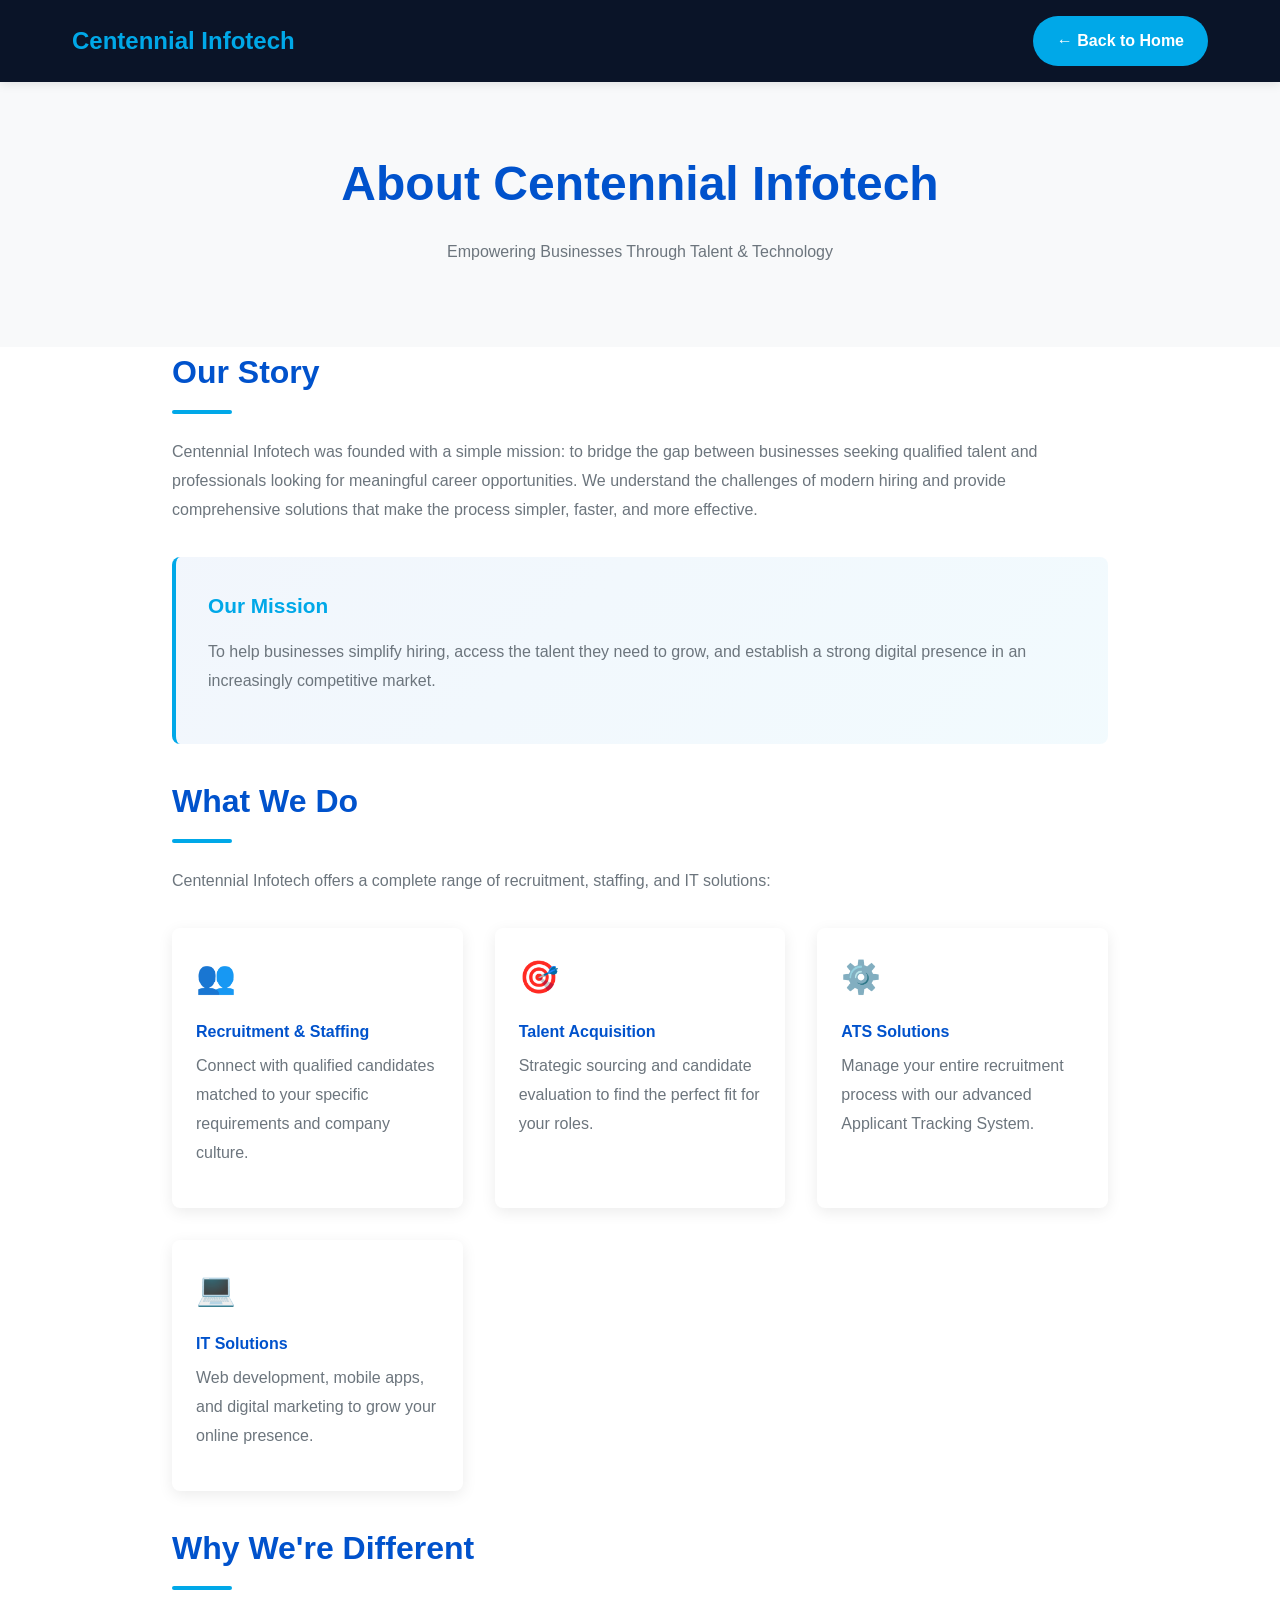
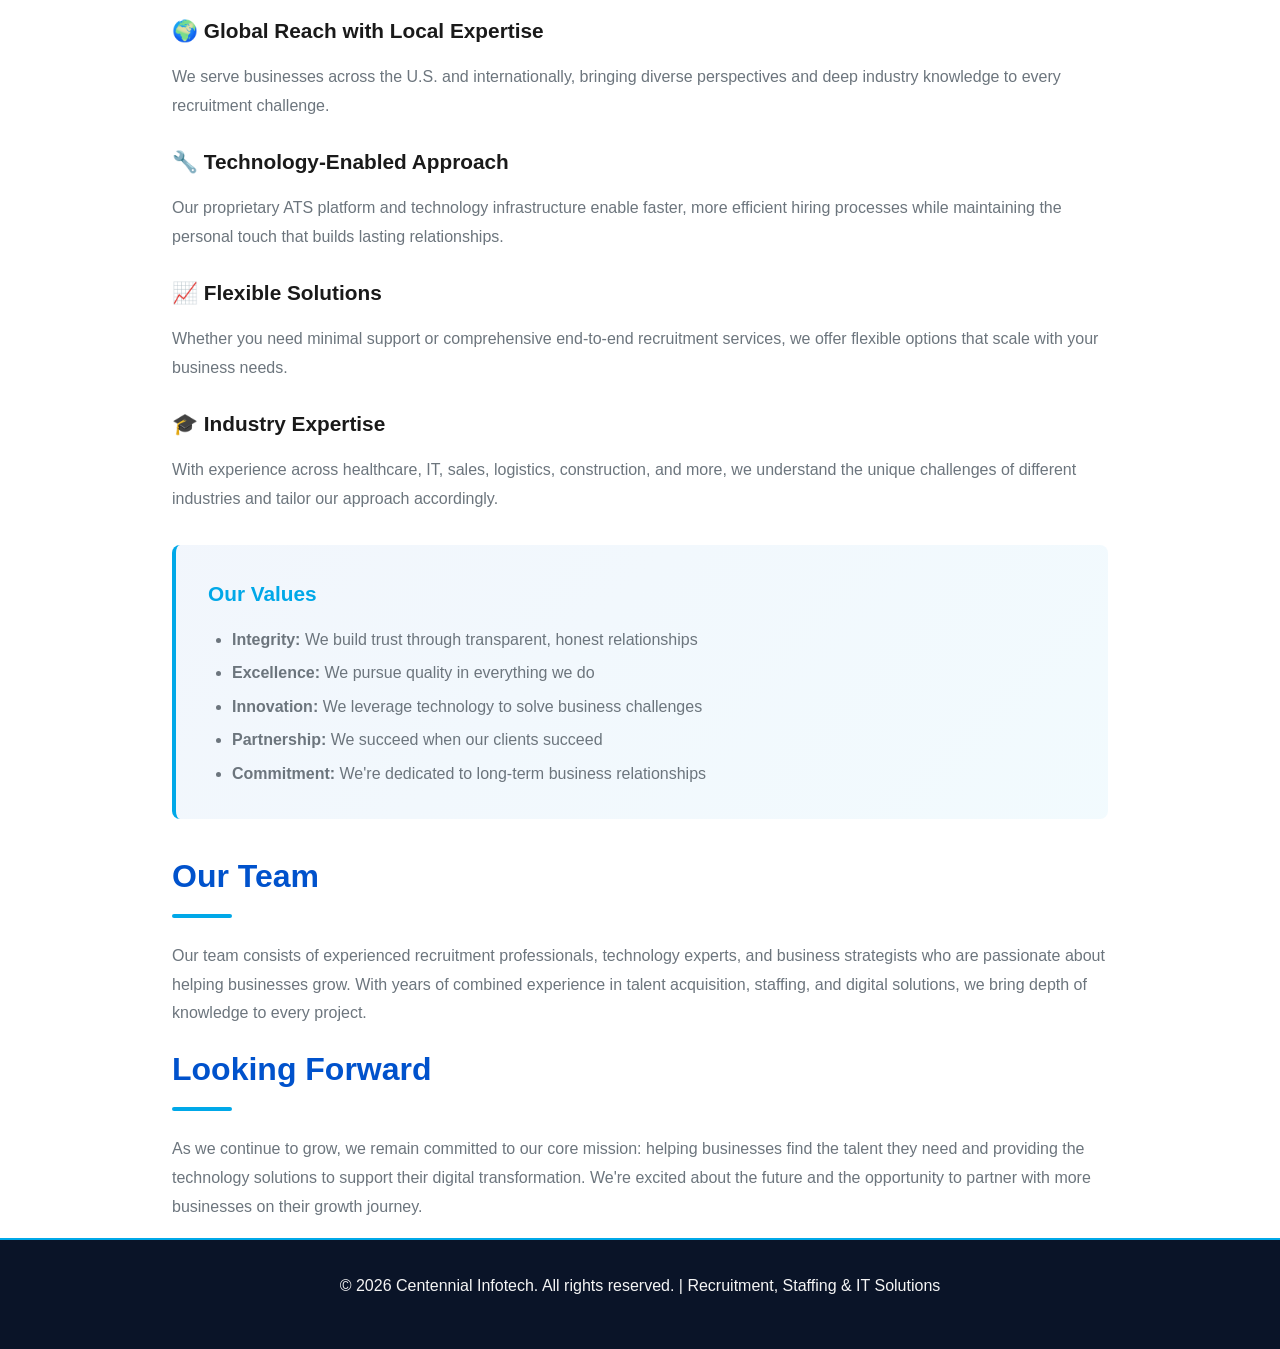
==== about-us.html @ af427784 "final" ====
<!DOCTYPE html>
<html lang="en">
<head>
    <meta charset="UTF-8">
    <meta name="viewport" content="width=device-width, initial-scale=1.0">
    <title>About Us - Centennial Infotech</title>
    <link rel="stylesheet" href="./css/about.css">
</head>
<body>
    <header>
        <nav>
            <a href="index.html" class="logo">Centennial Infotech</a>
            <a href="index.html" class="back-btn">← Back to Home</a>
        </nav>
    </header>

    <section class="hero">
        <h1>About Centennial Infotech</h1>
        <p>Empowering Businesses Through Talent & Technology</p>
    </section>

    <section class="container">
        <h2>Our Story</h2>
        <p>
            Centennial Infotech was founded with a simple mission: to bridge the gap between businesses seeking qualified talent 
            and professionals looking for meaningful career opportunities. We understand the challenges of modern hiring and provide 
            comprehensive solutions that make the process simpler, faster, and more effective.
        </p>
        
        <div class="highlight-box">
            <h3>Our Mission</h3>
            <p>
                To help businesses simplify hiring, access the talent they need to grow, and establish a strong digital presence 
                in an increasingly competitive market.
            </p>
        </div>

        <h2>What We Do</h2>
        <p>
            Centennial Infotech offers a complete range of recruitment, staffing, and IT solutions:
        </p>

        <div class="features-list">
            <div class="feature-item">
                <div class="feature-icon">👥</div>
                <h4>Recruitment & Staffing</h4>
                <p>Connect with qualified candidates matched to your specific requirements and company culture.</p>
            </div>

            <div class="feature-item">
                <div class="feature-icon">🎯</div>
                <h4>Talent Acquisition</h4>
                <p>Strategic sourcing and candidate evaluation to find the perfect fit for your roles.</p>
            </div>

            <div class="feature-item">
                <div class="feature-icon">⚙️</div>
                <h4>ATS Solutions</h4>
                <p>Manage your entire recruitment process with our advanced Applicant Tracking System.</p>
            </div>

            <div class="feature-item">
                <div class="feature-icon">💻</div>
                <h4>IT Solutions</h4>
                <p>Web development, mobile apps, and digital marketing to grow your online presence.</p>
            </div>
        </div>

        <h2>Why We're Different</h2>
        
        <h3>🌍 Global Reach with Local Expertise</h3>
        <p>
            We serve businesses across the U.S. and internationally, bringing diverse perspectives and deep industry knowledge 
            to every recruitment challenge.
        </p>

        <h3>🔧 Technology-Enabled Approach</h3>
        <p>
            Our proprietary ATS platform and technology infrastructure enable faster, more efficient hiring processes while 
            maintaining the personal touch that builds lasting relationships.
        </p>

        <h3>📈 Flexible Solutions</h3>
        <p>
            Whether you need minimal support or comprehensive end-to-end recruitment services, we offer flexible options that 
            scale with your business needs.
        </p>

        <h3>🎓 Industry Expertise</h3>
        <p>
            With experience across healthcare, IT, sales, logistics, construction, and more, we understand the unique challenges 
            of different industries and tailor our approach accordingly.
        </p>

        <div class="highlight-box">
            <h3>Our Values</h3>
            <ul style="color: var(--text-light); padding-left: 1.5rem;">
                <li style="margin-bottom: 0.5rem;"><strong>Integrity:</strong> We build trust through transparent, honest relationships</li>
                <li style="margin-bottom: 0.5rem;"><strong>Excellence:</strong> We pursue quality in everything we do</li>
                <li style="margin-bottom: 0.5rem;"><strong>Innovation:</strong> We leverage technology to solve business challenges</li>
                <li style="margin-bottom: 0.5rem;"><strong>Partnership:</strong> We succeed when our clients succeed</li>
                <li><strong>Commitment:</strong> We're dedicated to long-term business relationships</li>
            </ul>
        </div>

        <h2>Our Team</h2>
        <p>
            Our team consists of experienced recruitment professionals, technology experts, and business strategists who are 
            passionate about helping businesses grow. With years of combined experience in talent acquisition, staffing, and 
            digital solutions, we bring depth of knowledge to every project.
        </p>

        <h2>Looking Forward</h2>
        <p>
            As we continue to grow, we remain committed to our core mission: helping businesses find the talent they need and 
            providing the technology solutions to support their digital transformation. We're excited about the future and the 
            opportunity to partner with more businesses on their growth journey.
        </p>
    </section>

    <footer>
        <p>&copy; 2026 Centennial Infotech. All rights reserved. | Recruitment, Staffing & IT Solutions</p>
    </footer>
</body>
</html>
---- css/about.css ----
* {
            margin: 0;
            padding: 0;
            box-sizing: border-box;
        }

        :root {
            --primary-color: #0052cc;
            --secondary-color: #00a8e8;
            --accent-color: #ffc300;
            --dark-bg: #0a1428;
            --light-bg: #f8f9fa;
            --text-dark: #1a1a1a;
            --text-light: #6c757d;
            --border-color: #e9ecef;
        }

        html {
            scroll-behavior: smooth;
        }

        body {
            font-family: -apple-system, BlinkMacSystemFont, 'Segoe UI', Roboto, 'Helvetica Neue', Arial, sans-serif;
            line-height: 1.6;
            color: var(--text-dark);
            overflow-x: hidden;
        }

        header {
            background: var(--dark-bg);
            color: white;
            padding: 1rem 0;
            position: sticky;
            top: 0;
            z-index: 1000;
            box-shadow: 0 2px 10px rgba(0, 0, 0, 0.1);
            animation: slideDown 0.6s ease-out;
        }

        nav {
            max-width: 1200px;
            margin: 0 auto;
            display: flex;
            justify-content: space-between;
            align-items: center;
            padding: 0 2rem;
        }

        .logo {
            font-size: 1.5rem;
            font-weight: 700;
            color: var(--secondary-color);
            text-decoration: none;
            transition: all 0.3s ease;
        }

        .logo:hover {
            transform: scale(1.05);
        }

        .back-btn {
            background: var(--secondary-color);
            color: white;
            padding: 0.75rem 1.5rem;
            border-radius: 50px;
            text-decoration: none;
            transition: all 0.3s ease;
            font-weight: 600;
        }

        .back-btn:hover {
            background: var(--primary-color);
            transform: translateX(-3px);
        }

        .hero {
            background: linear-gradient(135deg, var(--primary-color) 0%, var(--secondary-color) 100%);
            color: var(--primary-color);
            padding: 4rem 2rem;
            text-align: center;
            animation: fadeInUp 0.8s ease-out;
        }

        .hero h1 {
            font-size: 3rem;
            margin-bottom: 1rem;
            font-weight: 700;
        }

        .container {
            max-width: 1000px;
            margin: 0 auto;
            padding: 0 2rem;
        }

        section {
            padding: 4rem 2rem;
            animation: fadeInUp 0.8s ease-out;
        }

        section:nth-child(even) {
            background: var(--light-bg);
        }

        h2 {
            font-size: 2rem;
            margin-bottom: 1.5rem;
            color: var(--primary-color);
            position: relative;
            padding-bottom: 1rem;
        }

        h2::after {
            content: '';
            position: absolute;
            bottom: 0;
            left: 0;
            width: 60px;
            height: 4px;
            background: var(--secondary-color);
            border-radius: 2px;
        }

        h3 {
            font-size: 1.3rem;
            margin-top: 1.5rem;
            margin-bottom: 1rem;
            color: var(--text-dark);
        }

        p {
            color: var(--text-light);
            margin-bottom: 1rem;
            line-height: 1.8;
        }

        .highlight-box {
            background: linear-gradient(135deg, rgba(0, 82, 204, 0.05), rgba(0, 168, 232, 0.05));
            border-left: 4px solid var(--secondary-color);
            padding: 2rem;
            border-radius: 8px;
            margin: 2rem 0;
        }

        .highlight-box h3 {
            margin-top: 0;
            color: var(--secondary-color);
        }

        .features-list {
            display: grid;
            grid-template-columns: repeat(auto-fit, minmax(250px, 1fr));
            gap: 2rem;
            margin: 2rem 0;
        }

        .feature-item {
            background: white;
            padding: 1.5rem;
            border-radius: 8px;
            box-shadow: 0 4px 15px rgba(0, 0, 0, 0.08);
            transition: all 0.3s ease;
        }

        .feature-item:hover {
            transform: translateY(-5px);
            box-shadow: 0 12px 30px rgba(0, 82, 204, 0.15);
        }

        .feature-icon {
            font-size: 2rem;
            margin-bottom: 1rem;
        }

        .feature-item h4 {
            color: var(--primary-color);
            margin-bottom: 0.5rem;
        }

        footer {
            background: var(--dark-bg);
            text-align: center;
            padding: 2rem;
            border-top: 2px solid var(--secondary-color);
        }

        footer p {
            
             color:whitesmoke;
        }

        @keyframes slideDown {
            from {
                opacity: 0;
                transform: translateY(-50px);
            }
            to {
                opacity: 1;
                transform: translateY(0);
            }
        }

        @keyframes fadeInUp {
            from {
                opacity: 0;
                transform: translateY(30px);
            }
            to {
                opacity: 1;
                transform: translateY(0);
            }
        }

        @media (max-width: 768px) {
            nav {
                flex-direction: column;
                gap: 0.75rem;
                padding: 0 1rem;
            }

            .logo,
            .back-btn {
                display: inline-flex;
                align-items: center;
                justify-content: center;
                width: 100%;
                text-align: center;
            }

            .hero {
                padding: 3rem 1rem;
            }

            .hero h1 {
                font-size: 2rem;
            }

            h2 {
                font-size: 1.5rem;
            }

            section,
            .container {
                padding-left: 1rem;
                padding-right: 1rem;
            }

            .features-list {
                grid-template-columns: 1fr;
            }
        }
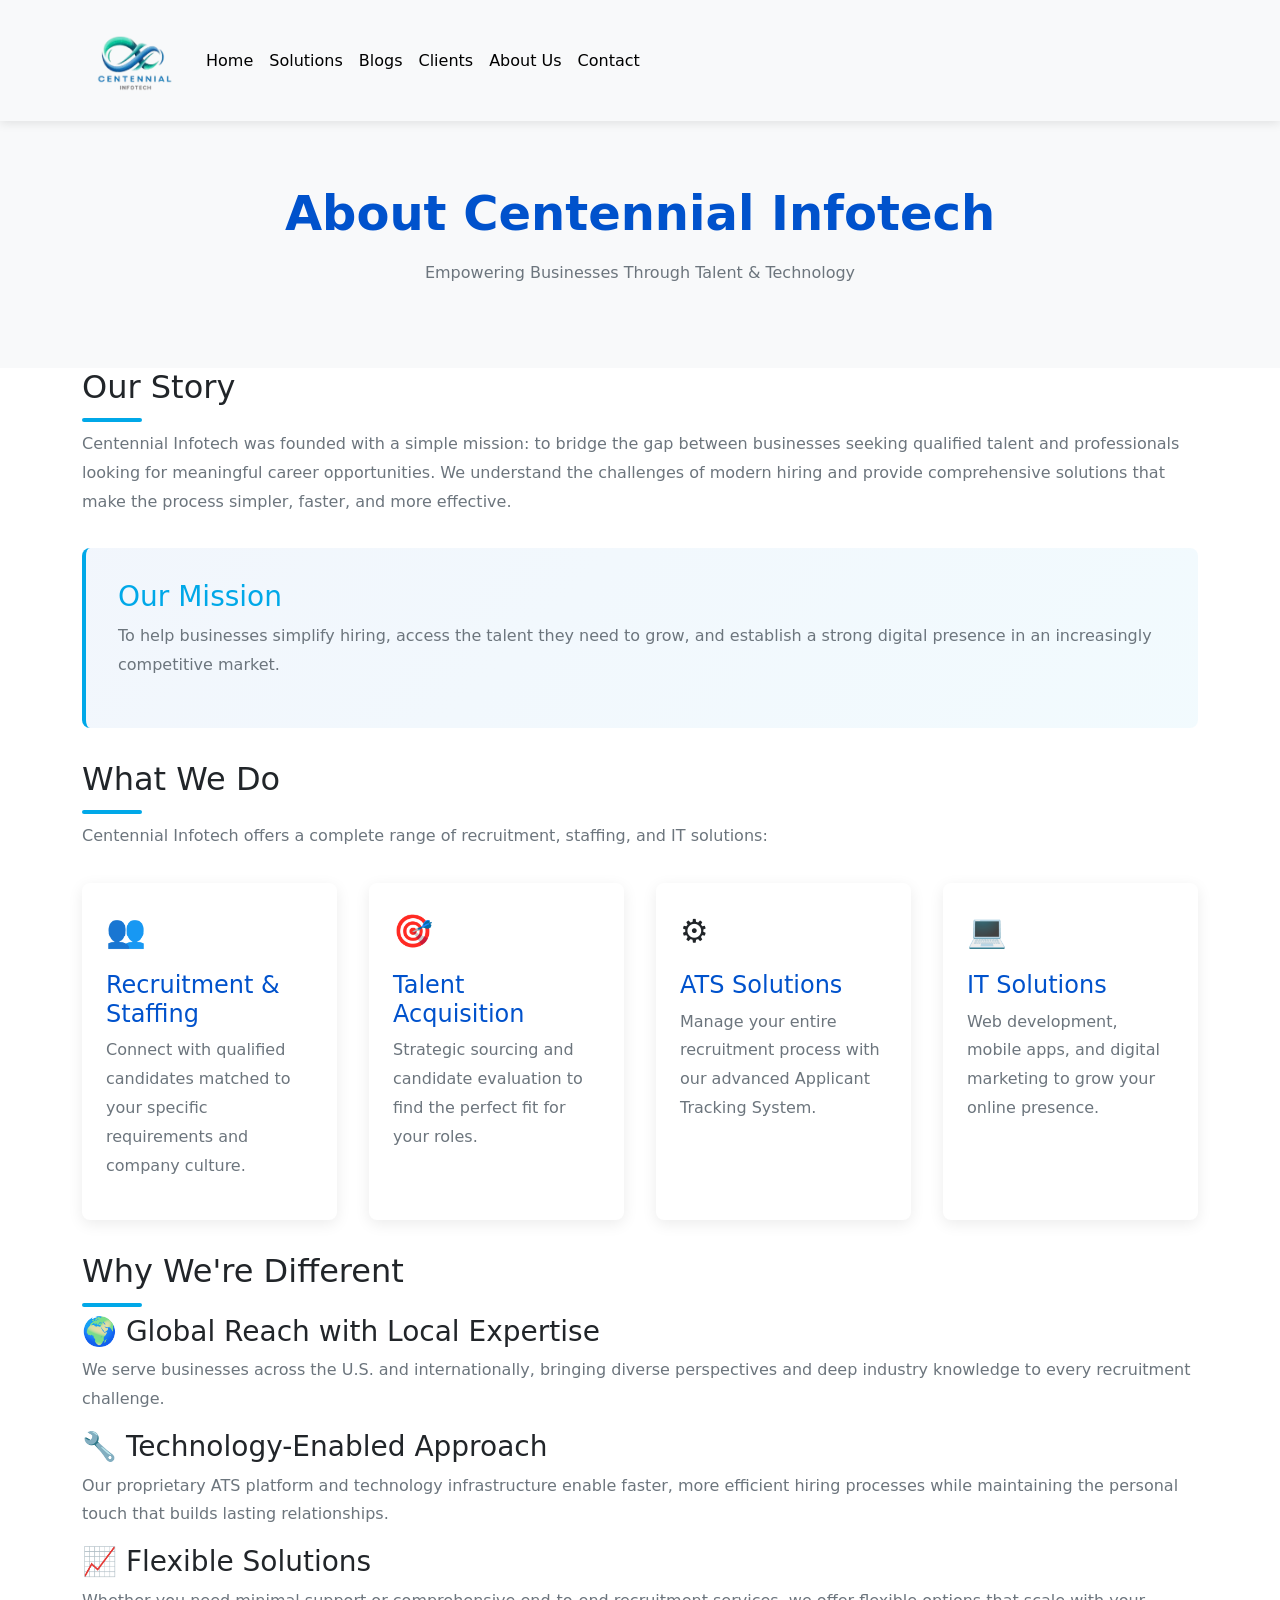
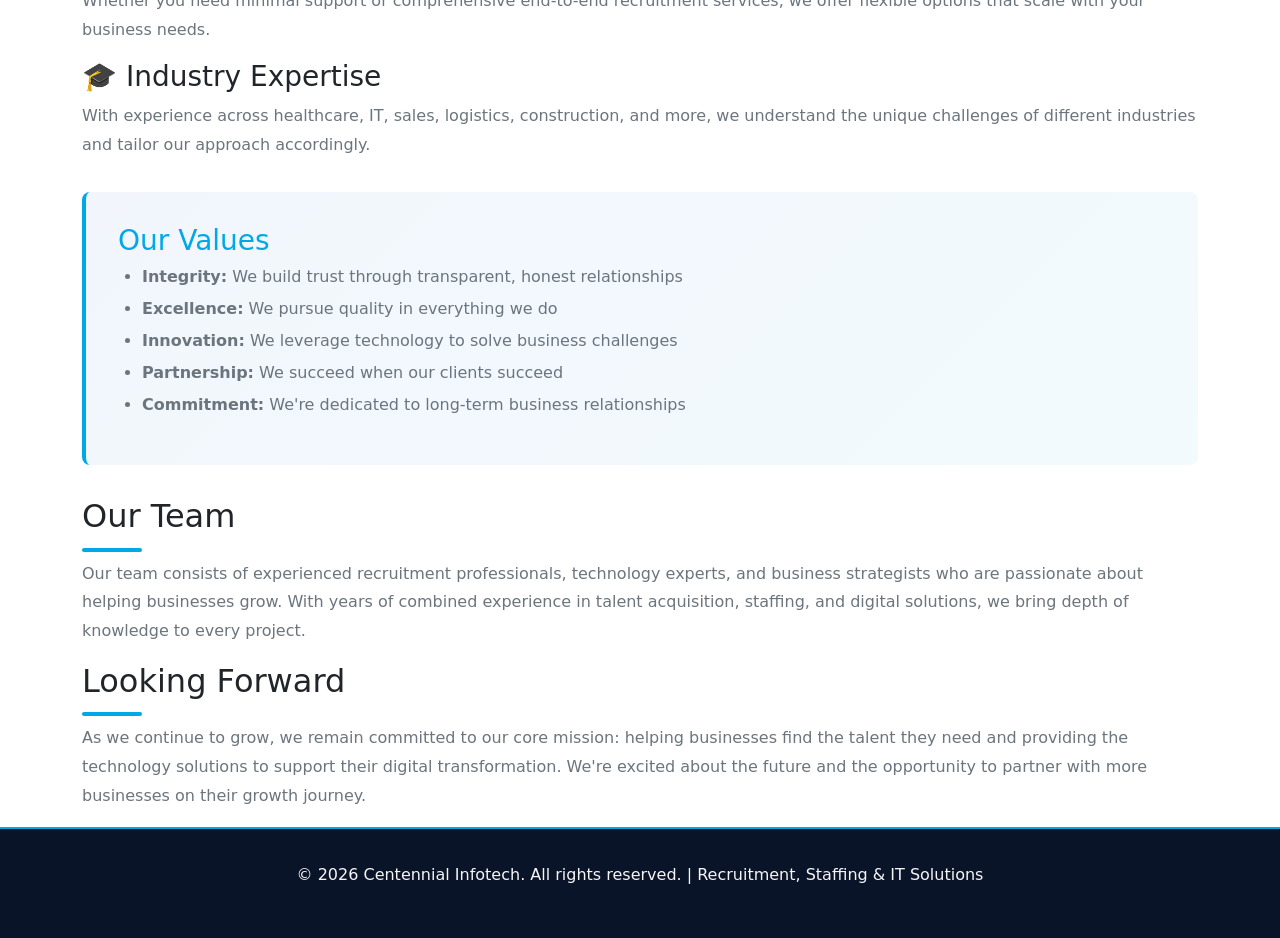
==== commit 8f94d494: "header" ====
--- a/about-us.html
+++ b/about-us.html
@@ -3,14 +3,83 @@
 <head>
     <meta charset="UTF-8">
     <meta name="viewport" content="width=device-width, initial-scale=1.0">
-    <title>About Us - Centennial Infotech</title>
+    <title>Centennial Infotech</title>
     <link rel="stylesheet" href="./css/about.css">
+    <link rel="stylesheet" href="owl.carousel.min.css" />
+
+
+    <meta charset="utf-8" />
+    <meta name="viewport" content="width=device-width, initial-scale=1.0" />
+    <meta name="description"
+        content="Innovative solutions for modern problems. Join Centennial Infotech to experience cutting-edge technology and unparalleled service." />
+    <meta name="keywords"
+        content="technology, innovation, startup, Centennial Infotech, solutions, modern problems, tech services" />
+    <meta name="author" content="Centennial Infotech" />
+    <meta property="og:title" content="Centennial Infotech - Innovative Solutions" />
+    <meta property="og:description"
+        content="Join Centennial Infotech to experience cutting-edge technology and unparalleled service." />
+    <meta property="og:image" content="https://example.com/path/to/logo.png" />
+    <meta property="og:url" content="https://centennialinfotech.com" />
+    <meta name="twitter:card" content="summary_large_image" />
+    <meta name="twitter:title" content="Centennial Infotech - Innovative Solutions" />
+    <meta name="viewport" content="width=device-width, initial-scale=1" />
+    <script src="https://ajax.googleapis.com/ajax/libs/jquery/3.7.1/jquery.min.js"></script>
+    <script src="https://maxcdn.bootstrapcdn.com/bootstrap/3.4.1/js/bootstrap.min.js"></script>
+    <link rel="icon" sizes="180x180" type="image/x-icon" href="img/favicon.png" />
+    <!-- google fonts-->
+    <link
+        href="https://fonts.googleapis.com/css2?family=Roboto:ital,wght@0,100;0,300;0,400;0,500;0,700;0,900;1,100;1,300;1,400;1,500;1,700;1,900&display=swap"
+        rel="stylesheet" />
+    <!-- font awesome link-->
+    <link href="https://cdnjs.cloudflare.com/ajax/libs/font-awesome/5.15.1/css/all.min.css" rel="stylesheet" />
+    <!-- bootstrap Stylesheets -->
+    <link href="https://cdn.jsdelivr.net/npm/bootstrap@5.1.3/dist/css/bootstrap.min.css" rel="stylesheet"
+        integrity="sha384-1BmE4kWBq78iYhFldvKuhfTAU6auU8tT94WrHftjDbrCEXSU1oBoqyl2QvZ6jIW3" crossorigin="anonymous" />
+    <script src="https://cdn.jsdelivr.net/npm/bootstrap@5.1.3/dist/js/bootstrap.bundle.min.js"
+        integrity="sha384-ka7Sk0Gln4gmtz2MlQnikT1wXgYsOg+OMhuP+IlRH9sENBO0LRn5q+8nbTov4+1p"
+        crossorigin="anonymous"></script>
+    <!-- Owl Stylesheets -->
+    <link rel="stylesheet" href="owl.carousel.min.css" />
+    <!-- javascript -->
+    <script src="https://cdnjs.cloudflare.com/ajax/libs/OwlCarousel2/2.3.4/owl.carousel.min.js"></script>
+    <script src="script.js"></script>
+    <script src="product.js"></script>
+    <!-- css-->
+    <link rel="stylesheet" href="style.css" />
 </head>
 <body>
-    <header>
-        <nav>
-            <a href="index.html" class="logo">Centennial Infotech</a>
-            <a href="index.html" class="back-btn">← Back to Home</a>
+     <header>
+        <nav class="navbar navbar-expand-sm navbar-light bg-light">
+            <div class="container">
+                <a class="navbar-brand" href=""><img src="img/logo.png" style="width: 100px;" /></a>
+                <button class="navbar-toggler " type="button" data-bs-toggle="collapse"
+                    data-bs-target="#collapsibleNavbar">
+                    <span class="navbar-toggler-icon "></span>
+                </button>
+                <div class="collapse navbar-collapse " id="collapsibleNavbar">
+                    <ul class="navbar-nav text-black">
+                        <li class="nav-item">
+                            <a class="nav-link text-black" href="index.html">Home</a>
+                        </li>
+                        <li class="nav-item">
+                            <a class="nav-link text-black" href="services.html">Solutions</a>
+                        </li>
+                        <li class="nav-item">
+                            <a class="nav-link text-black" href="blogs.html">Blogs</a>
+                        </li>
+                        <li class="nav-item">
+                            <a class="nav-link text-black" href="client.html">Clients</a>
+                        </li>
+                        <li class="nav-item">
+                            <a class="nav-link text-black" href="about.html">About Us</a>
+                        </li>
+                        <li class="nav-item">
+                            <a class="nav-link text-black" href="contact.html">Contact</a>
+                        </li>
+
+                    </ul>
+                </div>
+            </div>
         </nav>
     </header>
 
--- a/css/about.css
+++ b/css/about.css
@@ -27,8 +27,8 @@
         }
 
         header {
-            background: var(--dark-bg);
-            color: white;
+            background: var(--light-bg);
+            
             padding: 1rem 0;
             position: sticky;
             top: 0;
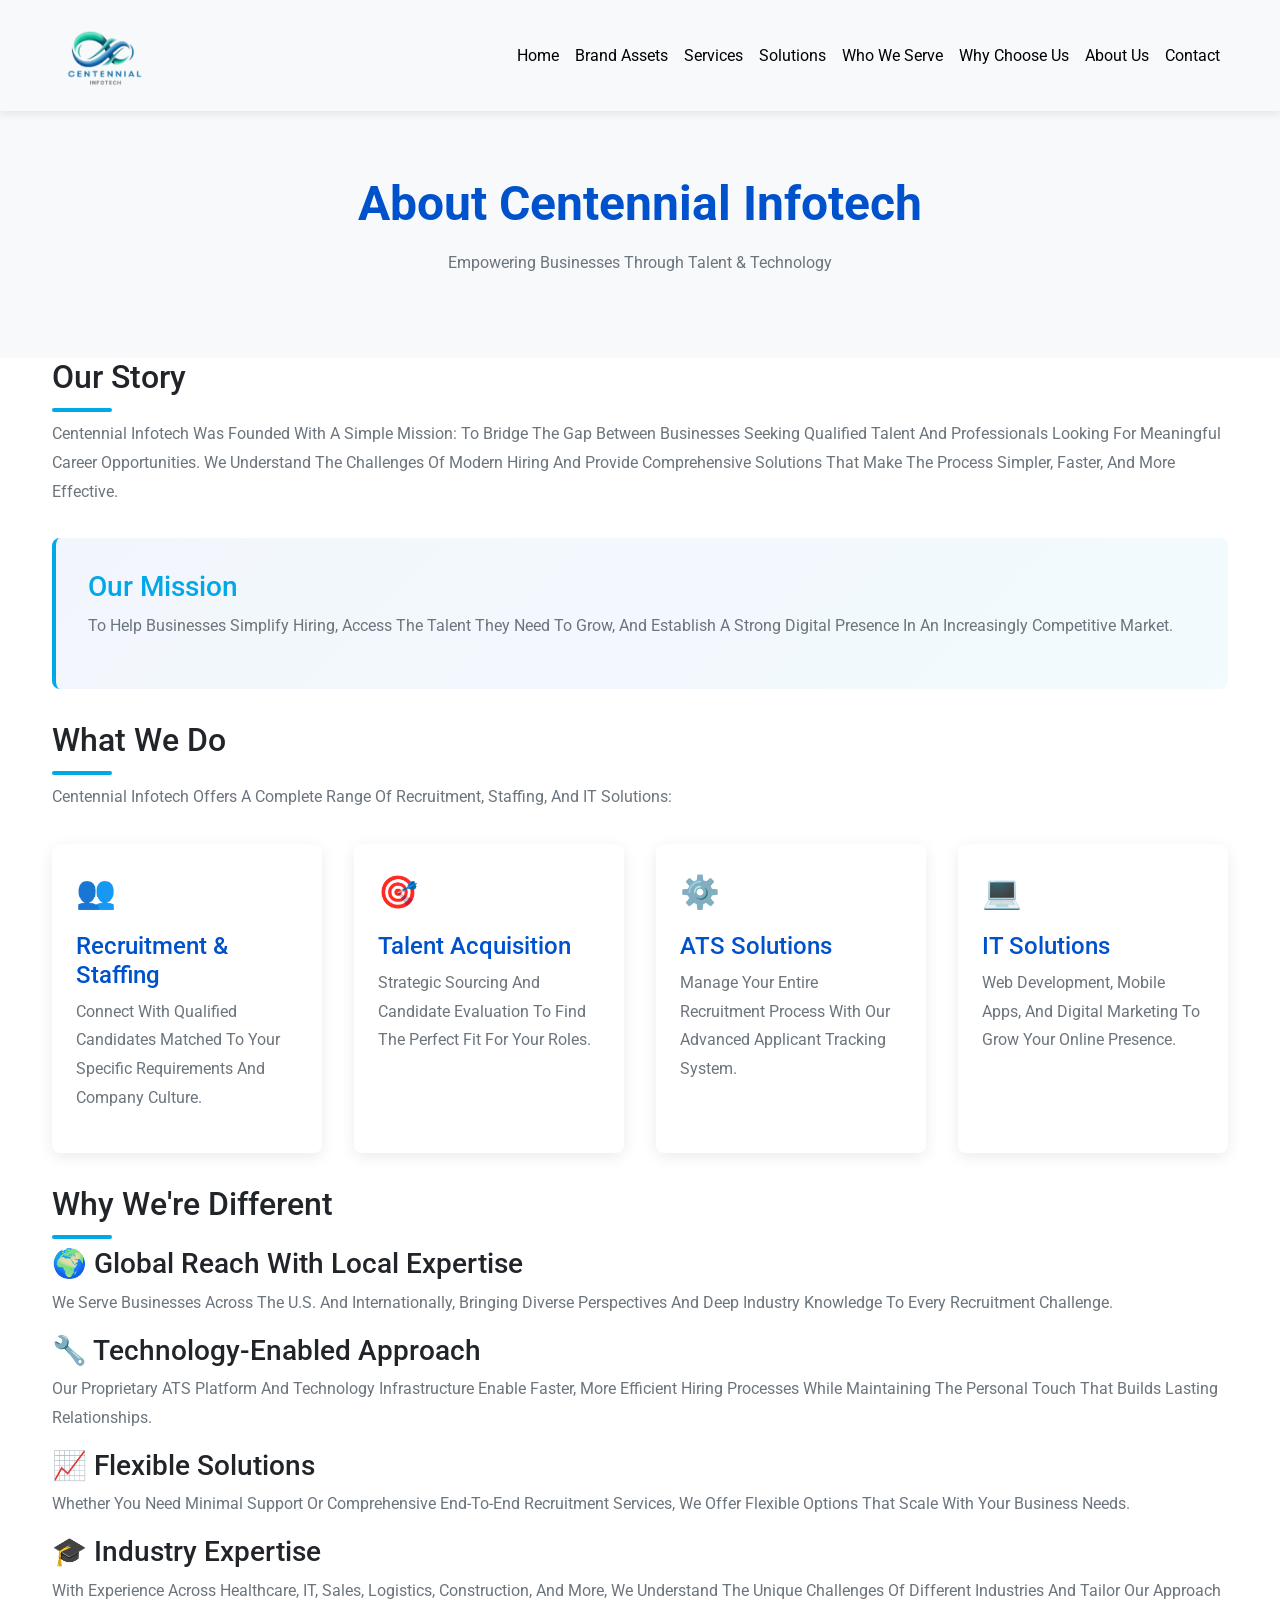
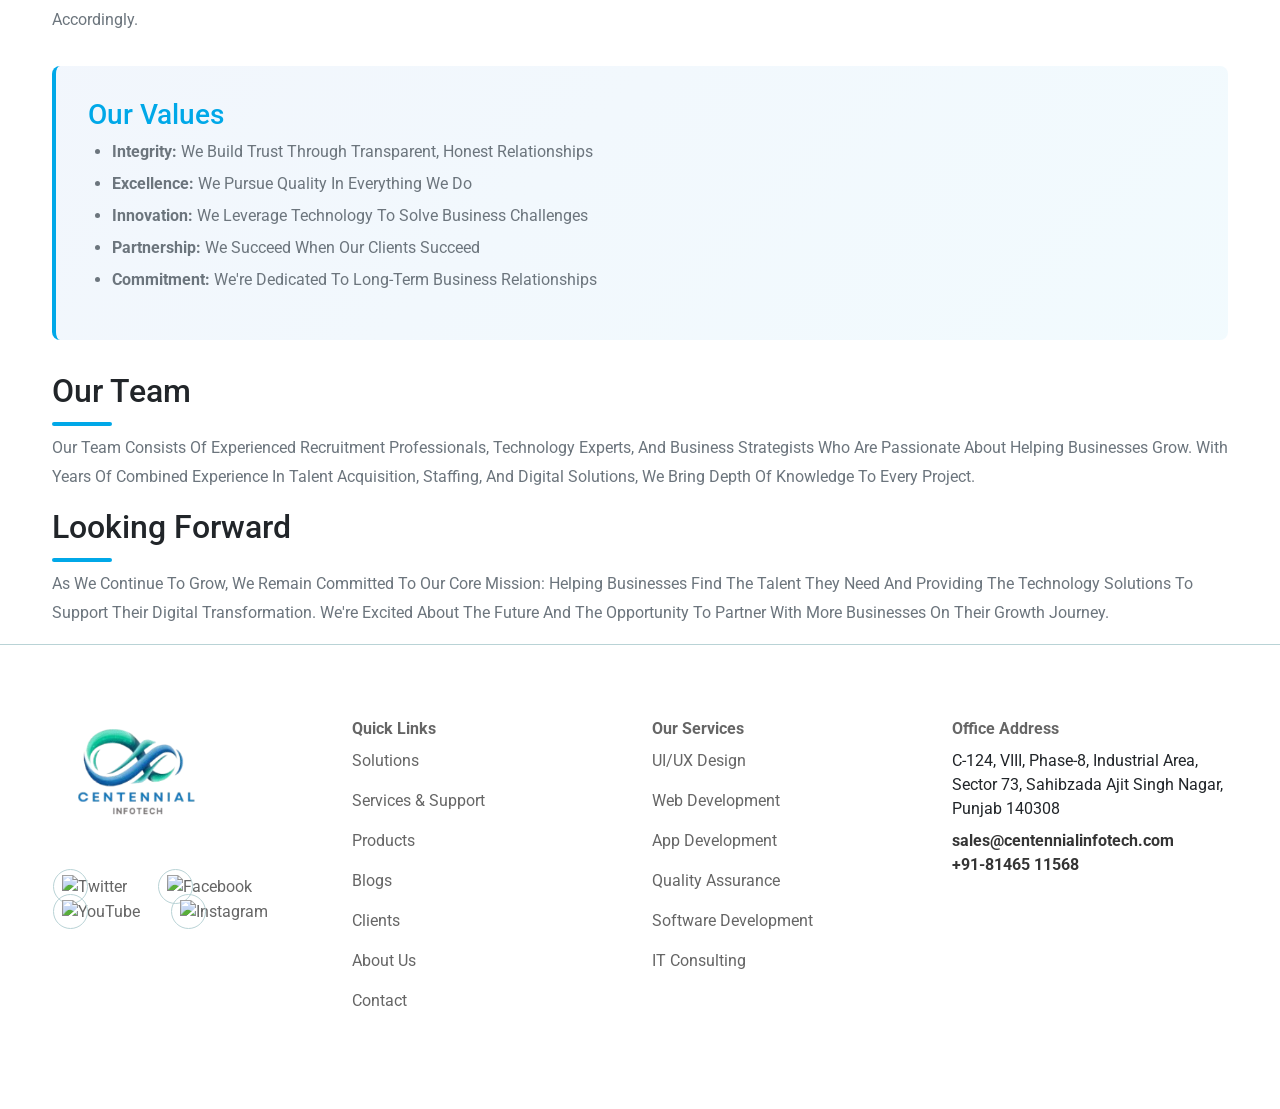
==== commit d86446f1: "footer" ====
--- a/about-us.html
+++ b/about-us.html
@@ -6,8 +6,6 @@
     <title>Centennial Infotech</title>
     <link rel="stylesheet" href="./css/about.css">
     <link rel="stylesheet" href="owl.carousel.min.css" />
-
-
     <meta charset="utf-8" />
     <meta name="viewport" content="width=device-width, initial-scale=1.0" />
     <meta name="description"
@@ -45,11 +43,11 @@
     <script src="script.js"></script>
     <script src="product.js"></script>
     <!-- css-->
-    <link rel="stylesheet" href="style.css" />
+    <link rel="stylesheet" href="./css/style.css" />
 </head>
 <body>
-     <header>
-        <nav class="navbar navbar-expand-sm navbar-light bg-light">
+<header> 
+     <nav class="navbar navbar-expand-sm navbar-light bg-light">
             <div class="container">
                 <a class="navbar-brand" href=""><img src="img/logo.png" style="width: 100px;" /></a>
                 <button class="navbar-toggler " type="button" data-bs-toggle="collapse"
@@ -59,19 +57,25 @@
                 <div class="collapse navbar-collapse " id="collapsibleNavbar">
                     <ul class="navbar-nav text-black">
                         <li class="nav-item">
-                            <a class="nav-link text-black" href="index.html">Home</a>
-                        </li>
-                        <li class="nav-item">
-                            <a class="nav-link text-black" href="services.html">Solutions</a>
-                        </li>
-                        <li class="nav-item">
-                            <a class="nav-link text-black" href="blogs.html">Blogs</a>
-                        </li>
-                        <li class="nav-item">
-                            <a class="nav-link text-black" href="client.html">Clients</a>
-                        </li>
-                        <li class="nav-item">
-                            <a class="nav-link text-black" href="about.html">About Us</a>
+                            <a class="nav-link text-black" href="media-kit.html">Home</a>
+                        </li>
+                        <li class="nav-item">
+                            <a class="nav-link text-black" href="brand-assets.html">Brand Assets</a>
+                        </li>
+                        <li class="nav-item">
+                            <a class="nav-link text-black" href="services.html">Services</a>
+                        </li>
+                        <li class="nav-item">
+                            <a class="nav-link text-black" href="solutions.html">Solutions</a>
+                        </li>
+                        <li class="nav-item">
+                            <a class="nav-link text-black" href="who-we-serve.html">Who We Serve</a>
+                        </li>
+                        <li class="nav-item">
+                            <a class="nav-link text-black" href="why-choose-us.html">Why Choose Us</a>
+                        </li>
+                        <li class="nav-item">
+                            <a class="nav-link text-black" href="about-us.html">About Us</a>
                         </li>
                         <li class="nav-item">
                             <a class="nav-link text-black" href="contact.html">Contact</a>
@@ -80,7 +84,7 @@
                     </ul>
                 </div>
             </div>
-        </nav>
+        </nav>  
     </header>
 
     <section class="hero">
@@ -187,8 +191,281 @@
         </p>
     </section>
 
-    <footer>
-        <p>&copy; 2026 Centennial Infotech. All rights reserved. | Recruitment, Staffing & IT Solutions</p>
-    </footer>
+        <!-- Footer -->
+    <div class="footer pt-72 pb-72">
+      <div class="container">
+        <div class="row">
+          <div class="col-sm-4 col-md-3 col-lg-4 col-xl-3 col-xxl-3">
+            <div class="section-footer">
+              <a href="#"> <img src="img/logo.png" /></a>
+            </div>
+            <div class="icons_footer">
+              <ul>
+                <li>
+                  <a
+                    href="https://twitter.com/centennialits"
+                    target="_blank"
+                    rel="noopener noreferrer"
+                  >
+                    <img src="img/twitter.png" alt="Twitter" />
+                  </a>
+                </li>
+                <li>
+                  <a
+                    href="https://www.facebook.com/centennialinfotech"
+                    target="_blank"
+                    rel="noopener noreferrer"
+                  >
+                    <img src="img/facebook.png" alt="Facebook" />
+                  </a>
+                </li>
+                <li>
+                  <a
+                    href="https://www.youtube.com/@centennialinfotech"
+                    target="_blank"
+                    rel="noopener noreferrer"
+                  >
+                    <img src="img/youtube.png" alt="YouTube" />
+                  </a>
+                </li>
+                <li>
+                  <a
+                    href="https://www.instagram.com/cententialinfotech"
+                    target="_blank"
+                    rel="noopener noreferrer"
+                  >
+                    <img src="img/instagram.png" alt="Instagram" />
+                  </a>
+                </li>
+              </ul>
+            </div>
+          </div>
+
+          <div class="col-sm-4 col-md-2 col-lg-2 col-xl-3 col-xxl-3">
+            <div class="section-footer">
+              <ul>
+                <b><a href="#">Quick links</a></b>
+                <li>
+                  <a href="https://centennialinfotech.com/services"
+                    >Solutions</a
+                  >
+                </li>
+                <!-- 👇 NEW LINK 1 -->
+                <li>
+                  <a href="https://centennialinfotech.com/services-support"
+                    >Services & Support</a
+                  >
+                </li>
+                <!-- 👇 NEW LINK 2 -->
+                <li>
+                  <a href="https://centennialinfotech.com/products">Products</a>
+                </li>
+                <li>
+                  <a href="https://centennialinfotech.com/blogs">Blogs</a>
+                </li>
+                <li>
+                  <a href="https://centennialinfotech.com/client">clients</a>
+                </li>
+                <li>
+                  <a href="https://centennialinfotech.com/aboutus">about us</a>
+                </li>
+                <li>
+                  <a href="https://centennialinfotech.com/contact">contact</a>
+                </li>
+              </ul>
+            </div>
+          </div>
+          <div class="col-sm-4 col-md-3 col-lg-2 col-xl-3 col-xxl-3">
+            <div class="section-footer">
+              <div class="section-footer">
+                <ul>
+                  <b><a href="services">Our Services</a></b>
+                  <li><a href="services">UI/UX Design </a></li>
+                  <li><a href="services">Web Development</a></li>
+                  <li><a href="services">App Development</a></li>
+                  <li><a href="services">Quality Assurance</a></li>
+                  <li><a href="services">Software Development</a></li>
+                  <li><a href="services">IT Consulting</a></li>
+                </ul>
+              </div>
+            </div>
+          </div>
+
+          <div class="col-sm-4 col-md-4 col-lg-4 col-xl-3 col-xxl-3">
+            <div class="section-footer">
+              <ul>
+                <b><a href="#">Office address</a></b>
+                <li>
+                  C-124, VIII, Phase-8, Industrial Area, Sector 73, Sahibzada
+                  Ajit Singh Nagar, Punjab 140308
+                </li>
+                <span class="email-ft"><b>sales@centennialinfotech.com</b></span
+                ><br />
+                <span><b> +91-81465 11568</b></span>
+              </ul>
+            </div>
+          </div>
+        </div>
+      </div>
+    </div>
+
+    <script>
+        // Smooth scrolling for navigation links
+        document.querySelectorAll('a[href^="#"]').forEach(anchor => {
+            anchor.addEventListener('click', function (e) {
+                e.preventDefault();
+                const target = document.querySelector(this.getAttribute('href'));
+                if (target) {
+                    target.scrollIntoView({behavior: 'smooth'});
+                }
+            });
+        });
+
+        // Expandable service cards functionality
+        document.querySelectorAll('.service-card').forEach(card => {
+            card.addEventListener('click', function () {
+                // Close other cards
+                document.querySelectorAll('.service-card').forEach(otherCard => {
+                    if (otherCard !== this) {
+                        otherCard.classList.remove('expanded', 'active');
+                    }
+                });
+
+                // Toggle current card
+                this.classList.toggle('expanded');
+                this.classList.toggle('active');
+            });
+        });
+
+        // Expandable solution items functionality
+        document.querySelectorAll('.solution-item').forEach(item => {
+            item.addEventListener('click', function () {
+                // Close other items
+                document.querySelectorAll('.solution-item').forEach(otherItem => {
+                    if (otherItem !== this) {
+                        otherItem.classList.remove('expanded', 'active');
+                    }
+                });
+
+                // Toggle current item
+                this.classList.toggle('expanded');
+                this.classList.toggle('active');
+            });
+        });
+
+        // Intersection Observer for fade-in animations
+        const observerOptions = {
+            threshold: 0.1,
+            rootMargin: '0px 0px -50px 0px'
+        };
+
+        const observer = new IntersectionObserver((entries) => {
+            entries.forEach(entry => {
+                if (entry.isIntersecting) {
+                    entry.target.style.animation = 'fadeInUp 0.8s ease-out forwards';
+                    observer.unobserve(entry.target);
+                }
+            });
+        }, observerOptions);
+
+        // Observe all reason cards and industry tags
+        document.querySelectorAll('.reason-card, .industry-tag').forEach(el => {
+            el.style.opacity = '0';
+            observer.observe(el);
+        });
+    </script>
+    <script type="text/javascript">
+    var Tawk_API = Tawk_API || {},
+      Tawk_LoadStart = new Date();
+    (function () {
+      var s1 = document.createElement("script"),
+        s0 = document.getElementsByTagName("script")[0];
+      s1.async = true;
+      s1.src = "https://embed.tawk.to/66975a70becc2fed6926838e/1i2vjii5f";
+      s1.charset = "UTF-8";
+      s1.setAttribute("crossorigin", "*");
+      s0.parentNode.insertBefore(s1, s0);
+    })();
+  </script>
+
+  <script
+    type="text/javascript"
+    src="https://code.jquery.com/jquery-1.12.0.min.js"
+  ></script>
+  <script
+    type="text/javascript"
+    src="https://cdnjs.cloudflare.com/ajax/libs/owl-carousel/1.3.3/owl.carousel.min.js"
+  ></script>
+  
+<script>
+  document.addEventListener('DOMContentLoaded', (event) => {
+    const mainImage = document.getElementById('main-image');
+console.log("main",mainImage)
+    // Mapping each service div ID to the corresponding image source
+    const imageMap = {
+      'App-development': 'img/app.jpeg',
+      'Web-development': 'img/web.jpeg',
+      'UI/UX Design': 'img/ui.jpeg',
+      'Software-Development': 'img/software.jpeg',
+      'Quality-Assurance': 'img/qa.jpeg',
+      'IT-Consulting': 'img/it.png'
+    };
+
+    // Iterate through the keys (IDs) in the imageMap
+    Object.keys(imageMap).forEach((id) => {
+      const element = document.getElementById(id);
+      element.addEventListener('click', () => {
+        // Change the main image source to the corresponding image source
+        mainImage.src = imageMap[id];
+      });
+    });
+  });
+</script>
+
+<script>
+var acc = document.getElementsByClassName("accordion");
+var i;
+
+for (i = 0; i < acc.length; i++) {
+  acc[i].addEventListener("click", function () {
+    this.classList.toggle("active");
+    var panel = this.nextElementSibling;
+    if (panel.style.display === "block") {
+      panel.style.display = "none";
+    } else {
+      panel.style.display = "block";
+    }
+  });
+}
+</script>
+
+<script>
+const btns = document.querySelectorAll(".btn");
+const slideRow = document.getElementById("slide-row");
+const main = document.querySelector("main");
+
+let currentIndex = 0;
+
+function updateSlide() {
+  const mainWidth = main.offsetWidth;
+  const translateValue = currentIndex * -mainWidth;
+  slideRow.style.transform = `translateX(${translateValue}px)`;
+
+  btns.forEach((btn, index) => {
+    btn.classList.toggle("active", index === currentIndex);
+  });
+}
+
+btns.forEach((btn, index) => {
+  btn.addEventListener("click", () => {
+    currentIndex = index;
+    updateSlide();
+  });
+});
+
+window.addEventListener("resize", () => {
+  updateSlide();
+});
+</script>
 </body>
 </html>
--- a/css/about.css
+++ b/css/about.css
@@ -27,8 +27,7 @@
         }
 
         header {
-            background: var(--light-bg);
-            
+            background: var(--light-bg);     
             padding: 1rem 0;
             position: sticky;
             top: 0;
--- a/css/style.css
+++ b/css/style.css
@@ -0,0 +1,5472 @@
+body {
+    font-family: roboto;
+    text-transform: capitalize;
+}
+section.team_bg {
+    display: none;
+}
+.pt-72 {
+    padding-top: 72px !important;
+}
+
+.pb-72 {
+    padding-bottom: 72px !important;
+}
+
+
+@media only screen and (min-width: 992px) {
+    .container {
+        max-width: 1200px !important;
+    }
+}
+section.breadcrumb-wrapper.hero-page.overflow-hidden.bg-cover.bg-blue {
+    background: linear-gradient(90deg, #004770 0%, #1177BD 100%);
+}
+
+/* header */
+@media (min-width: 576px) {
+    .navbar-expand-sm .navbar-collapse {
+        display: flex !important;
+        flex-basis: auto;
+        justify-content: flex-end;
+    }
+}
+
+nav.navbar.navbar-expand-sm.navbar-dark a.nav-link:hover {
+    color: #1177bd !important;
+}
+a.btn.btn-link:hover {
+    background: #13669e;
+}
+nav.navbar.navbar-expand-sm.navbar-dark {
+    background: #F5F9FF;
+    position: sticky;
+    top: 0;
+    z-index: 1000000000;
+}
+
+a.navbar-brand {
+    width: 13%;
+}
+.navbar-brand {
+    padding-top: 0;
+    padding-bottom: 0;
+}
+a.navbar-brand img {
+    width: 100%;
+}
+.top-header {
+    padding: 14px 0px;
+    background: #E2F3FF;
+    display: none;
+}
+
+section.countbg:after {
+    content: "";
+    position: absolute;
+    background: url(../img/bg_stats.png);
+    z-index: 0;
+    width: 100%;
+    height: 1000%;
+    background-repeat: no-repeat;
+    top: 0%;
+    left: 0%;
+    right: 0;
+    background-size: contain;
+}
+
+nav.navbar.navbar-expand-sm.navbar-dark a.nav-link {
+    color: #666666 !important;
+    font-size: 16px;
+    font-family: 'Roboto';
+}
+
+button.navbar-toggler {
+    background: #1177BD !important;
+}
+
+li.nav-item-color a.nav-link {
+    padding: 18px 24px;
+    background: #1177BD;
+    border-radius: 56px;
+    color: #fff;
+}
+
+btn.btn-link {
+    list-style: none;
+    text-decoration: none;
+}
+
+a.btn.btn-link {
+    padding: 18px 24px;
+    background: #1177BD;
+    color: #fff;
+    border-radius: 56px;
+    margin-left: 32px;
+    text-decoration: none;
+}
+
+.navbar-nav {
+    align-items: center;
+}
+
+btn.btn-link:hover {
+    background: #008bdc;
+    color: #fff;
+}
+
+nav.navbar.navbar-expand-sm.navbar-dark li.nav-item {
+    padding: 13px 0px;
+    justify-content: center;
+}
+
+nav.navbar.navbar-expand-sm.navbar-dark li.button {
+    padding-top: 21px;
+}
+
+li.nav-item {
+    text-align: center;
+
+}
+
+nav.navbar.navbar-expand-sm.navbar-dark {
+    background: #F5F9FF;
+}
+
+/* hero section */
+.main-hero.pt-72.pb-72 {
+    overflow: hidden;
+}
+
+.heading {
+    color: #1177BD;
+    font-family: Roboto;
+    font-size: 18px;
+    font-weight: 700;
+    line-height: 23.4px;
+    text-align: left;
+}
+
+.heading1 {
+    color: #353535;
+    font-family: Roboto;
+    font-size: 48px;
+    font-weight: 600;
+    line-height: 62.4px;
+    text-align: left;
+}
+
+.buttonknow {
+    padding: 18px 24px;
+    border-radius: 27.5px;
+    background: #1177BD;
+    color: #fff;
+    border: none;
+    opacity: 1;
+}
+
+.cards {
+    display: flex;
+    width: 469px;
+    padding-bottom: 32px;
+    padding-top: 32px;
+    gap:30px;
+}
+
+.card {
+    display: flex;
+    flex-direction: row;
+    align-items: center;
+    gap: 10px;
+    border: none;
+}
+
+.card p {
+    margin: 0;
+    font-family: Roboto, sans-serif;
+    font-size: 16px;
+    color: #353535;
+   
+}
+
+.card img {
+    height: 24px;
+    width: auto;
+
+}
+
+.spans {
+    font-family: Roboto, sans-serif;
+    font-size: 14px;
+    font-weight: 700;
+    line-height: 18.2px;
+    text-align: left;
+    color: #353535;
+}
+
+.spans span {
+    color: #676161;
+    font-weight: 400;
+}
+
+.main-hero .img {
+    flex: 1;
+    display: flex;
+    align-items: center;
+    justify-content: center;
+}
+
+.img img {
+    max-width: 100%;
+    height: auto;
+}
+
+.stats {
+    width: 100%;
+    opacity: 1;
+    display: flex;
+    justify-content: center;
+    align-items: center;
+    box-sizing: border-box;
+}
+
+.stats img {
+    width: 100%;
+    height: auto;
+}
+
+/*why us*/
+
+
+
+.thirdsection {
+    width: 100%;
+    position: relative;
+    opacity: 1;
+    background: #FFFFFF;
+    box-sizing: border-box;
+    background-color: #F5F9FF;
+    text-align: center;
+}
+
+.para {
+    font-family: Roboto, sans-serif;
+    font-size: 18px;
+    font-weight: 400;
+    line-height: 23.4px;
+    text-align: center;
+    color: #949495;
+    padding: 10px;
+    border-radius: 4px;
+}
+
+.header-text {
+    font-family: Roboto, sans-serif;
+    font-size: 40px;
+    font-weight: 700;
+    line-height: 52px;
+}
+
+.wonder {
+    color: #6DB55B;
+    text-align: center;
+    font-weight: 700;
+}
+
+.cards-container {
+    display: grid;
+    grid-template-columns: repeat(3, 1fr);
+    gap: 10px;
+    justify-content: center;
+}
+
+
+.cark:hover {
+    box-shadow: 0 8px 16px rgba(0, 0, 0, 0.2);
+    /* Increased shadow on hover */
+}
+
+.card-down {
+    margin-top: 2rem;
+    display: flex;
+    gap: 29px;
+    justify-content: center;
+}
+
+@media (min-width: 768px) {
+    .cards-container {
+        grid-template-columns: repeat(3, 1fr);
+    }
+    .product-cards-container {
+        display: flex;
+        flex-direction: column;
+        align-items: start;
+        gap: 20px;
+        margin-right: 80px;
+    }
+    .timeline_num {
+        position: relative;
+        top: 6px;
+        left: 267px
+    }
+
+
+}
+
+
+
+.cark img {
+    max-width: 100px;
+    height: auto;
+    margin-bottom: 10px;
+    margin-right: 10px;
+}
+
+.cark p {
+    font-family: Roboto, sans-serif;
+    font-size: 16px;
+    font-weight: 700;
+    line-height: 20px;
+    color: #353535;
+    margin: 0;
+    padding: auto;
+}
+
+.cark span {
+    display: block;
+    font-size: 14px;
+    color: #676161;
+    padding-top: 6px;
+    font-weight: 400;
+}
+
+.para1 {
+    font-family: Roboto, sans-serif;
+    font-size: 18px;
+    font-weight: 400;
+    line-height: 23.4px;
+    text-align: left;
+    color: #949495;
+    border-radius: 4px;
+}
+
+
+.product {
+    color: #6DB55B;
+    opacity: 1;
+    text-align: left;
+    font-weight: 700;
+}
+
+.product-cards-container {
+    display: flex;
+    flex-direction: column;
+    align-items: start;
+    gap: 20px;
+}
+
+.product-card {
+    width: 100%;
+    height: auto;
+    border-radius: 16px 0px 0px 0px;
+    background: white;
+    display: flex;
+    flex-direction: row;
+    align-items: start;
+    text-align: start;
+    gap: 16px;
+    transition: box-shadow 0.3s ease;
+    /* box-shadow: 0 8px 16px rgba(0, 0, 0, 0.2); */
+    cursor: pointer;
+    padding: 18px 18px;
+}
+
+.product-card:hover {
+    box-shadow: 0 8px 16px rgba(0, 0, 0, 0.2);
+    /* Increased shadow on hover */
+}
+
+.product-card.active {
+    background-color: #bcb8b8;
+}
+
+.product-card img {
+    max-width: 100px;
+    height: auto;
+    margin-bottom: 10px;
+}
+
+.product-card p {
+    font-family: Roboto, sans-serif;
+    font-size: 16px;
+    color: #353535;
+    font-weight: 700;
+}
+
+.product-card span {
+    font-family: Roboto, sans-serif;
+    font-size: 14px;
+    color: #676161;
+    display: block;
+    margin-top: 8px;
+    font-weight: 400;
+}
+
+/* media 3rd section */
+/* product section */
+
+.btn-products {
+    text-align: center;
+    padding-top: 15PX;
+}
+
+.product-image-container img {
+    width: 100%;
+    border-radius: 32px;
+}
+.cards-container,
+.card-down {
+    display: flex;
+    flex-wrap: wrap;
+    justify-content: center;
+    gap: 20px;
+}
+
+.cark {
+    background: white;
+    border-radius: 8px;
+    padding: 20px;
+    box-shadow: 0 4px 12px rgb(0 0 0 / 4%);
+    display: flex;
+    flex-direction: column;
+    align-items: flex-start;
+    text-align: left;
+    overflow-x: hidden;
+/*    width: 23rem;*/
+    margin-bottom: 20px;
+    margin-right: 30px;
+    min-height: 197px;
+}
+
+
+
+
+.para1 {
+    font-family: Roboto, sans-serif;
+    font-size: 18px;
+    font-weight: 400;
+    line-height: 23.4px;
+    text-align: left;
+    color: #949495;
+    border-radius: 4px;
+}
+
+
+.product {
+    color: #6DB55B;
+    opacity: 1;
+    text-align: left;
+    font-weight: 700;
+}
+
+.product-cards-container {
+    display: flex;
+    flex-direction: column;
+    align-items: start;
+    gap: 20px;
+}
+
+.product-card img {
+    max-width: 100px;
+    height: auto;
+    margin-bottom: 10px;
+}
+
+.product-card p {
+    font-family: Roboto, sans-serif;
+    font-size: 16px;
+    color: #676161;
+    font-weight: 700;
+}
+
+.product-card span {
+    font-family: Roboto, sans-serif;
+    font-size: 14px;
+    color: #777777;
+    display: block;
+    margin-top: 8px;
+    font-weight: 400;
+}
+
+.head-product .product {
+    font-family: Roboto, sans-serif;
+    font-size: 18px;
+    font-weight: 700;
+    line-height: 23.4px;
+    text-align: left;
+    margin-bottom: 10px;
+}
+
+.head-product .header-text1 {
+    font-family: Roboto, sans-serif;
+    font-size: 24px;
+    font-weight: 700;
+    font-size: 40px;
+    text-align: left;
+    margin-bottom: 10px;
+}
+
+.head-product .para1 {
+    font-family: Roboto, sans-serif;
+    font-size: 16px;
+    font-weight: 400;
+    line-height: 20px;
+    text-align: left;
+    margin-bottom: 20px;
+}
+
+.products {
+    display: flex;
+    justify-content: space-between;
+    padding-top: 24px;
+}
+
+.right-imgproduct {
+    display: flex;
+    align-items: center;
+    flex-direction: row;
+}
+
+.right-imgproduct img {
+    width: 100%;
+
+}
+
+.image {
+    width: 1366px;
+    height: 786px;
+    top: 4377px;
+    gap: 0px;
+    opacity: 0px;
+    margin-bottom: 70px;
+}
+
+
+/* image media query */
+
+/* Ensure there is space above the image to avoid overlap with previous sections */
+.image-container {
+    margin-top: 50px;
+    /* Adjust as needed for spacing */
+    text-align: center;
+    /* Center the image horizontally */
+}
+
+.image {
+    max-width: 100%;
+    /* Ensure the image is responsive */
+    height: auto;
+    /* Maintain aspect ratio */
+    display: block;
+    /* Remove any default inline spacing */
+    margin: 0 auto;
+    /* Center image horizontally */
+    border-radius: 8px;
+    /* Optional: add rounded corners */
+}
+
+
+
+.sticky-icons {
+    position: fixed;
+    right: 2%;
+    z-index: 1000000000;
+    float: right;
+    bottom: 16%;
+
+}
+
+.sticky-banner {
+    position: relative;
+    height: 60px;
+    width: 60px;
+    display: -webkit-box;
+    display: -ms-flexbox;
+    display: flex;
+    align-items: center;
+    border-radius: 50%;
+    bottom: 0;
+    left: 0;
+    right: 0%;
+    background: linear-gradient(290.77deg, #6186BC 13.75%, #005282 81.67%);
+}
+
+/* count-bg  */
+section.countbg {
+    position: relative;
+    overflow: hidden;
+}
+
+section.processbg .row.pt-4 {
+    display: flex;
+    justify-content: center;
+}
+
+.coun-textrr {
+    font-family: Roboto;
+    font-size: 40px;
+    font-weight: 500;
+    line-height: 46.88px;
+    letter-spacing: 0.03em;
+    text-align: left;
+    color: #ffffff;
+}
+
+.countbg {
+    background-color: #004770;
+}
+
+.counter_boxnumber h2 {
+    font-family: Montserrat;
+    font-size: 40px;
+    font-weight: 600;
+    line-height: 52px;
+    color: #FFFFFF;
+
+}
+
+.counter_boxnumber-text1 {
+    font-family: Roboto;
+    font-size: 16px;
+    font-weight: 400;
+    line-height: 18.75px;
+    color: #FFFFFF;
+
+}
+
+
+
+.counter-onebox {
+    position: relative;
+    display: flex;
+    align-items: center;
+    margin-bottom: 21px;
+}
+
+.counter-onebox::before {
+    content: "";
+    position: absolute;
+    top: 4px;
+    right: 10px;
+    bottom: 5px;
+    width: 1px;
+    background-color: #f0e8e8;
+}
+
+.counter-onebox-tt::before {
+    display: none;
+}
+
+
+
+/* contact */
+
+.left-section-contact h5 {
+    font-size: 24px;
+    color: #fff;
+    font-weight: 300;
+}
+
+.left-section-contact h4 {
+    font-size: 40px;
+    color: #fff;
+}
+
+.left-section-contact li {
+    display: inline-block;
+    /* float: right; */
+}
+
+.left-section-contact li {
+    padding: 24px;
+    background: #fff;
+    border-radius: 12px;
+    margin-right: 16px;
+}
+
+
+
+
+/* archievement section */
+
+.archieve-text {
+    width: 60%;
+    float: left;
+}
+
+.archieve-img {
+    width: 20%;
+    float: left;
+}
+
+.archieve-img img {
+    width: 100%;
+}
+
+.archieve-img-right img {
+    width: 100%;
+}
+
+.archieve-text {
+    text-align: center;
+}
+
+.archieve-img-right {
+    width: 20%;
+    float: left;
+}
+
+.archieve-text h5 {
+    font-size: 32px;
+    font-weight: bold;
+}
+
+.archieve-text h4 {
+    font-size: 14px;
+    font-weight: 400;
+    color: #676161;
+}
+
+.archieve-text p {
+    font-size: 14px;
+    color: #353535;
+    font-weight: 600;
+}
+
+button.btn-btn a {
+    text-decoration: none;
+    text-transform: uppercase;
+    font-size: 16px !important;
+    font-weight: 700;
+    color: #1177BD;
+}
+
+button.btn-btn button {
+    position: relative;
+    border: none;
+    background: #fff;
+}
+
+button.btn-btn {
+    background: none;
+    border: none;
+}
+
+button.btn-btn {
+    position: relative;
+}
+
+button.btn-btn:after {
+    position: absolute;
+    content: "";
+    width: 96px;
+    height: 4px;
+    background: #1177BD;
+    left: 7px;
+    bottom: -2px;
+    right: 0px;
+}
+
+p.peragraph-text {
+    color: #949495;
+    padding-bottom: 35px;
+    font-size: 16px;
+    font-weight: 400;
+}
+
+h6.small-text {
+    color: #0DA69C;
+    text-transform: uppercase;
+    font-size: 14px;
+}
+
+h3.main-heading {
+    font-size: 40px;
+    font-weight: 800;
+}
+
+
+
+
+
+
+/* blogs */
+.img-blog img {
+    width: 100%;
+}
+
+.header-arch {
+    text-align: center;
+}
+
+.blog_section {
+    width: 45%;
+    float: left;
+    overflow: hidden;
+    margin-right: 28px;
+    display: flex;
+    flex-direction: column;
+}
+
+iframe {
+    border-radius: 16px !important;
+}
+
+.img-voice-blog {
+    width: 30%;
+    float: left;
+}
+
+.img-blog-text span {
+    width: 30%;
+    float: left;
+}
+
+.img-blog-text h4 {
+    width: 40%;
+    float: left;
+}
+
+.img-blog {
+    padding-bottom: 24px;
+    border-radius: 16px;
+    width: 258px;
+    height: 226px;
+    border-radius: 16px !important;
+}
+.img-blog iframe {
+    width: 100%;
+}
+
+.img-blog-text span {
+    font-size: 14px;
+    padding: 2px 6px;
+    color: #004770;
+    background: #D7E6EF;
+    display: block;
+    width: auto;
+    border-radius: 20px;
+}
+
+.img-blog-text h4 {
+    width: 45%;
+    float: left;
+    font-size: 14px;
+    font-weight: 400;
+    text-align: center;
+    padding-bottom: 0;
+    margin-bottom: 0 !important;
+    padding-left: 10px;
+}
+
+.img-voice-blog img {
+    float: right;
+}
+
+.img-blog-text {
+    display: flex;
+    align-items: center;
+}
+
+.text-blog h3 {
+    font-size: 24px;
+    margin-top: 12px;
+}
+
+.blog_section-right {
+    padding: 12px 18px;
+    background: #FBFBFB;
+    border: 1px #E3ECF9;
+    margin-bottom: 32px;
+    border-radius: 16px;
+}
+
+.text-blog {
+    display: flex;
+    align-items: center;
+}
+
+
+
+
+
+
+/* accordion */
+
+/* Styles for accordion button */
+.accordion {
+    color: #444;
+    cursor: pointer;
+    padding: 18px;
+    width: 100%;
+    border: none;
+    text-align: left;
+    outline: none;
+    font-size: 16px;
+    font-weight: 700;
+    color: #353535;
+    background: none;
+    position: relative; /* Required for positioning the arrow icon */
+    transition: 0.4s;
+}
+
+/* Arrow icon in accordion button */
+.arrow-accordian {
+    position: absolute;
+    right: 18px;
+    top: 50%;
+    transform: translateY(-50%);
+    transition: transform 0.4s;
+}
+
+/* Rotate the arrow when the accordion is active */
+.accordion.active .arrow-accordian {
+    transform: rotate(90deg); /* Rotate arrow to indicate expanded state */
+}
+
+/* Styles for the accordion content (panel) */
+.panel {
+    padding: 10px 18px;
+    display: none;
+    background-color: white;
+    overflow: hidden;
+/*    width: 78%;*/
+    margin: 0 auto;
+}
+
+
+
+
+/* branches */
+
+.text-branches {
+    position: absolute;
+    left: 0;
+    right: 0;
+    top: 47px;
+    text-align: center;
+}
+
+.text-branches h5 {
+    font-size: 40px;
+    color: #fff;
+}
+
+.brances {
+    position: relative;
+/*    padding: 36px 0px;*/
+    overflow: hidden;
+}
+
+.text-branches h5 {
+    font-size: 40px;
+    color: #fff;
+}
+.text-branches .img-fluid {
+    width: 100%;
+    height: auto;
+}
+.brances-img img {
+    width: 100%;
+}
+/* contact*/
+.contact .container {
+    background: #004770;
+    border-radius: 24px;
+    padding: 42px 42px;
+}
+
+.contact {
+    padding: 72px 0px;
+}
+
+.left-section-contact li a img {
+    width: 100%;
+}
+
+.left-section-contact h5 {
+    font-size: 16px;
+
+}
+
+.left-section-contact h4 {
+    font-size: 28px;
+}
+
+.left-section-contact li {
+    margin-right: 12px;
+}
+
+.img-blog img {
+    height: 100%;
+    width: 100%;
+    border-radius: 16px;
+}
+
+.img-blog iframe {
+    width: 100%;
+    height: 100%;
+}
+
+
+
+
+/* blog section*/
+
+.blog_section {
+    padding-bottom: 30px;
+}
+
+.text-blog h3 {
+    font-size: 16px;
+    margin-top: 12px;
+}
+
+.blogs {
+    padding: 0px 0px;
+}
+
+.left-section-contact {
+    float: left;
+    text-align: left;
+}
+
+.text-address img {
+    width: 100%;
+}
+
+.text-address {
+    position: absolute;
+    top: 37%;
+    left: 34%;
+    right: 0;
+    width: 29%;
+    text-align: center;
+    background: #fff;
+    border-radius: 8px;
+    padding: 11px;
+}
+
+.text-branches {
+    top: 59px;
+}
+
+.pointers {
+    width: 10%;
+    height: 109%;
+    position: absolute;
+    left: 50px;
+    right: 0;
+    top: 93px;
+}
+
+.pointers img {
+    width: 100%;
+    height: 100%;
+}
+
+.text-address p {
+    margin-bottom: 0;
+}
+
+.text-branches span {
+    position: relative;
+}
+
+
+
+
+
+
+.Counter-onebox {
+    position: relative;
+    display: block;
+    margin-left: 20px;
+}
+
+.counter_boxnumber {
+    position: relative;
+    display: block;
+    text-align: center;
+}
+
+.counter_boxnumber-text {
+    font-family: Roboto;
+    font-size: 14px;
+    font-weight: 400;
+    line-height: 18.2px;
+    text-align: left;
+    color: gray;
+}
+
+
+.counter-middle {
+    margin-left: 30px;
+}
+
+
+
+
+.textprocess {
+    font-family: Roboto;
+    font-size: 14px;
+    font-weight: 500;
+    line-height: 16.41px;
+    text-align: center;
+    color: #0DA69C;
+
+}
+
+.textprocess-rt {
+    font-family: Roboto;
+    font-size: 40px;
+    font-weight: 700;
+    line-height: 52px;
+    color: #353535;
+    text-align: center;
+
+}
+
+
+
+.processbg {
+    background: #F5F9FF;
+
+    position: relative;
+    display: block;
+    padding: 50px 0 40px;
+}
+
+.textprocess-wt {
+    font-family: Roboto;
+    font-size: 18px;
+    font-weight: 400;
+    line-height: 23.4px;
+    text-align: center;
+    color: #949495;
+
+}
+
+
+.process-one__single {
+    position: relative;
+    display: block;
+    background-color: rgb(255, 255, 255);
+
+    text-align: center;
+    border: 1px solid transparent;
+    margin-bottom: 30px;
+    -webkit-transition: all 500ms ease;
+    transition: all 500ms ease;
+    border-radius: 15px;
+    border: 1px solid;
+
+    border-image-source: linear-gradient(315.49deg, #F1F6FD 3.51%, #E3ECF9 94.14%);
+
+
+
+}
+
+.process-one__single-inner {
+    position: relative;
+    display: block;
+    padding: 65px 20px 9px;
+    overflow: hidden;
+}
+
+.process-one__icon {
+    position: absolute;
+    bottom: 114px;
+    width: 30px;
+    left: 10%;
+    right: 0;
+    height: 30px;
+
+    border-radius: 50%;
+    display: flex;
+    align-items: center;
+    justify-content: center;
+    transform: translateX(-50%);
+    z-index: 2;
+}
+
+
+.process-one__title {
+
+    font-family: Roboto;
+    font-size: 18px;
+    font-weight: 500;
+    line-height: 23.4px;
+    color: #353535;
+    text-align: left;
+
+}
+
+
+.process-one__text {
+    font-family: Roboto;
+    font-size: 16px;
+    font-weight: 400;
+    line-height: 20.8px;
+    text-align: left;
+    color: #949495;
+}
+
+.process-one__icon .circle-process {
+    position: absolute;
+    bottom: -4px;
+    left: 51%;
+    right: 0;
+    transform: translateX(-50%);
+}
+
+
+.productbg {
+    background: #FBFBFB;
+
+    position: relative;
+    display: block;
+    padding: 50px 0 40px;
+
+}
+
+
+.producttext {
+    font-family: Roboto;
+    font-size: 14px;
+    font-weight: 500;
+    line-height: 16.41px;
+
+    color: #0DA69C;
+}
+
+.producttext-rt {
+    font-family: Roboto;
+    font-size: 40px;
+    font-weight: 700;
+    line-height: 52px;
+    color: #353535;
+
+}
+
+.producttext-wt {
+    font-family: Roboto;
+    font-size: 18px;
+    font-weight: 400;
+    line-height: 23.4px;
+
+    color: #949495;
+}
+
+
+.product-one__title {
+
+    font-family: Roboto;
+    font-size: 18px;
+    font-weight: 500;
+    line-height: 23.4px;
+    color: #353535;
+
+}
+
+.product-one__text {
+    font-family: Roboto;
+    font-size: 16px;
+    font-weight: 400;
+    line-height: 20.8px;
+    color: #949495;
+
+}
+
+.product-one__single-inner {
+    position: relative;
+    display: flex;
+    align-items: center;
+}
+
+
+.product-one__icon {
+    position: relative;
+    display: inline-block;
+    padding-bottom: 36px;
+
+
+}
+
+
+
+.product-one__iconimg {
+    position: absolute;
+    bottom: 31px;
+    width: 30px;
+    left: 49%;
+    right: 0;
+    height: 30px;
+    border-radius: 50%;
+    display: flex;
+    align-items: center;
+    justify-content: center;
+    transform: translateX(-50%);
+    z-index: 2;
+}
+
+.product-one__icon .circle-process {
+    position: absolute;
+    bottom: -4px;
+    left: 51%;
+    right: 0;
+    transform: translateX(-50%);
+}
+
+.product-one__content-box {
+    position: relative;
+    display: block;
+    margin-left: 20px;
+}
+
+
+
+
+.contact-one__title {
+    font-family: Roboto;
+    font-size: 18px;
+    font-weight: 400;
+    line-height: 31.2px;
+    color: #FFFFFF;
+
+}
+
+
+.contact-one__text {
+    font-family: Roboto;
+    font-size: 40px;
+    font-weight: 700;
+    line-height: 52px;
+    text-align: left;
+    color: #FFFFFF;
+
+}
+
+
+.contact-one__single {
+    background-color: #183D7D;
+    position: relative;
+    display: block;
+    border-radius: 24px;
+    padding: 68px 63px 54px;
+
+}
+
+
+
+
+
+/* testimonial */
+.testimonials-row {
+    display: flex;
+    flex-wrap: nowrap;
+    justify-content: space-around;
+    background-color: #004770;
+    flex-direction: row;
+    overflow: hidden;
+}
+
+.image-row {
+    display: flex;
+    justify-content: space-around;
+    gap: 10px;
+}
+
+.image-row img {
+    max-width: 100%;
+}
+
+.customer {
+    font-family: Roboto;
+    font-size: 14px;
+    font-weight: 500;
+    line-height: 16.41px;
+    text-align: left;
+    color: #0DA69C;
+    text-transform: uppercase;
+}
+
+.customer1 {
+    font-family: Roboto;
+    font-size: 40px;
+    font-weight: 700;
+    line-height: 52px;
+    text-align: left;
+    width: 413px;
+    height: 104px;
+    gap: 0px;
+    opacity: 0px;
+    color: white;
+}
+
+.customer2 {
+    font-family: Roboto;
+    font-size: 16px;
+    font-weight: 400;
+    line-height: 20.8px;
+    text-align: left;
+    color: #FFFFFF;
+}
+
+.imgtt {
+    display: flex;
+    flex-direction: row;
+    flex-wrap: wrap;
+    gap: 15px;
+    padding-top: 20px;
+}
+
+.imgt {
+    width: 146px;
+    height: 174px;
+    gap: 0px;
+    border-radius: 32px;
+    opacity: 0px;
+}
+
+.imgt1 {
+    width: 150px;
+    height: 190px;
+    gap: 0px;
+    border-radius: 32px 0px 0px 0px;
+    opacity: 0px;
+
+}
+
+.right-item-testi {
+    width: 60%;
+    display: flex;
+    align-items: center;
+}
+
+.name {
+    font-family: Roboto;
+    font-size: 18px;
+    font-weight: 500;
+    line-height: 21.09px;
+    text-align: left;
+    color: #FFF0F0;
+}
+
+.name1 {
+    font-family: Roboto;
+    font-size: 14px;
+    font-weight: 400;
+    line-height: 16.41px;
+    text-align: left;
+    color: #FFFFFF;
+}
+
+.name2 {
+    font-family: Roboto;
+    font-size: 24px;
+    font-weight: 500;
+    line-height: 31.2px;
+    text-align: left;
+    color: white;
+    width: 340px;
+    padding-top: 20px;
+    text-transform: capitalize;
+}
+
+button.btnn1 {
+    cursor: pointer;
+    padding: 15px;
+    border: 1px solid transparent;
+    border-radius: 100%;
+    background: #0da69c;
+    margin-right: 15px;
+}
+
+button.btnn2 {
+    cursor: pointer;
+    padding: 15px;
+    border: 1px solid transparent;
+    border-radius: 100%;
+    background: #0DA69C;
+}
+
+button.btnn1:hover {
+    background: #004770;
+    border: 1px solid #fff;
+}
+
+button.btnn2:hover {
+    background: #004770;
+    border: 1px solid #fff;
+}
+
+.slider {
+    display: flex;
+    align-items: center;
+    justify-content: space-between;
+    /* Adjust spacing as needed */
+}
+
+.slider1 {
+    display: flex;
+    flex-direction: row;
+
+}
+
+.imgtt {
+    display: flex;
+    flex-wrap: wrap;
+    gap: 10px;
+
+
+
+}
+
+
+.large-img img {
+    width: 100%;
+    height: 100%;
+    border-radius: 32px;
+}
+
+.text-content {
+    text-align: center;
+}
+
+.testimonials-row .buttons {
+    display: flex;
+    align-items: center;
+    flex-direction: row;
+    justify-content: flex-start;
+    row-gap: normal;
+}
+
+/*new css*/
+.slider {
+    display: flex;
+    align-items: center;
+    justify-content: space-between;
+}
+
+.imgtt {
+    display: flex;
+    flex-wrap: wrap;
+    gap: 10px;
+    width: 40%;
+}
+
+
+.right-item-testi {
+    width: 60%;
+}
+
+.large-img {
+    width: 208px;
+    height: 270px;
+    margin: 0px;
+}
+
+.text-content {
+    width: 64%;
+    float: left;
+    margin-left: 35px;
+}
+
+
+
+
+
+
+
+
+
+
+
+
+
+
+
+
+
+/* footer */
+
+
+.footer.pt-72.pb-72 {
+    border-top: 1px solid #B9D3D6;
+
+}
+
+.icons_footer {
+    display: flex;
+    justify-content: flex-start;
+    flex-direction: row;
+    align-items: center;
+    align-content: space-around;
+}
+
+.icons_footer ul {
+    list-style: none;
+    padding: 0;
+}
+
+.icons_footer {
+    padding-top: 56px;
+}
+
+.icons_footer li {
+    display: inline-block;
+    padding-right: 16px;
+    position: relative;
+}
+
+.footer .fab,
+.far {
+    font-size: 24px;
+}
+
+i.fab.fa-twitter {
+    color: #1DA1F2;
+}
+
+.section-footer ul {
+    list-style: none;
+    padding: 0;
+}
+
+.section-footer li {
+    padding: 8px 0px;
+}
+
+.footer a {
+    list-style: none;
+    text-decoration: none;
+    color: #666666;
+}
+
+.section-footer b {
+    color: #353535 !important;
+}
+
+.icons_footer a {
+    padding: 12px 10px;
+    text-align: center;
+}
+
+.icons_footer li a:after {
+    position: absolute;
+    border: 1px solid #B9D3D6;
+    content: "";
+    width: 35px;
+    height: 35px;
+    border-radius: 100%;
+    left: 1%;
+    right: 0;
+    top: -21%;
+}
+
+.panel p {
+    font-size: 16px;
+    padding: 0;
+    margin: 0;
+    color:#676161;
+    font-weight: 400;
+    line-height: 28px;
+}
+
+.footer.pt-72.pb-72 li a:hover {
+    color: #000;
+}
+
+.section-footer {
+    width: 100% !important;
+}
+
+.section-footer  .email-ft{
+    text-transform: lowercase;
+}
+.section-footer a img {
+        width: 58%;
+    }
+
+
+
+/* Media Queries for Responsive Design */
+
+/* Specific adjustments for iPad Mini (768px) */
+@media (min-width:768px) and (max-width: 1024px) {
+
+    .cards {
+        flex-direction: column;
+        align-items: flex-start;
+        gap: 10px;
+       padding-bottom: 32px;
+        padding-top: 32px;
+    }
+    .heading1 { 
+        font-size: 32px;
+        font-weight: 600;
+        line-height: 40.4px;
+    }
+    .blog_section {
+        width: 100%;
+    }
+    .img-blog {
+        width: 100%;
+        height: auto;
+       
+    }
+    .name2 {
+        width: auto;
+    }
+    .customer1, .name2 {
+        font-size: 18px;
+        line-height: 26px;
+    }
+    .right-item-testi {
+        width: 60%;
+        display: flex;
+        align-items: flex-start;
+    }
+    .customer1, .name2 {
+        font-size: 18px;
+        line-height: 26px;
+    }
+
+}
+
+
+
+
+@media (max-width:767px) {
+    .main-hero.pt-72.pb-72 {
+        padding: 28px 0px !important;
+    }
+
+    .head-product {
+        padding: 10px;
+        margin-top: auto;
+    }
+
+    .header-text1 {
+        font-size: 24px;
+        line-height: 30px;
+    }
+
+    .para1 {
+        font-size: 12px;
+        line-height: 16px;
+    }
+
+    .products {
+        padding: 20px;
+        flex-direction: column;
+        align-items: center;
+    }
+
+    .product-card {
+        width: 100%;
+        margin-top: 20px;
+    }
+
+    .product-card img {
+        max-width: 60px;
+    }
+
+    .productimage {
+        width: 300px;
+        height: 200px
+    }
+
+    .heading1 {
+        font-size: 24px;
+        line-height: 36px;
+    }
+
+    .cards {
+        flex-direction: column;
+        /* Stack cards vertically */
+        align-items: start;
+        gap: 15px;
+    }
+
+    .card {
+        width: 100%;
+        max-width: 250px;
+        align-items: start;
+    }
+
+    .card img {
+        height: 18px;
+    }
+
+    .img {
+        margin-top: 13rem;
+    }
+
+    .product-one-img {
+        padding-top: 38px;
+    }
+
+    .counter-middle {
+        margin-left: 0px;
+    }
+
+    .hero {
+        padding: 0px;
+    }
+
+    .heading1 {
+        font-size: 36px;
+        line-height: 48px;
+    }
+
+    .buttonknow {
+        width: 120px;
+        height: 50px;
+        padding: 16px 20px;
+        border-radius: 25px;
+        font-size: 12px;
+    }
+
+    .product-cards-container {
+        margin-top: 1rem;
+        /* Adjust margin to provide proper spacing */
+    }
+
+    .header-text1 {
+        font-size: 20px;
+        line-height: 26px;
+    }
+
+    .para1 {
+        font-size: 10px;
+        line-height: 14px;
+    }
+
+    .products {
+        padding: 10px;
+        flex-direction: column;
+    }
+
+
+
+    .product-card img {
+        max-width: 50px;
+    }
+
+    .productimage {
+        width: 250px;
+        height: auto;
+        margin-top: 20px;
+    }
+
+    .blog_section {
+        width: 100%;
+    }
+
+    .head-product .header-text1 {
+        font-family: Roboto, sans-serif;
+        font-size: 34px;
+        font-weight: 700;
+        text-align: left;
+        margin-bottom: 10px;
+        line-height: 42px;
+    }
+
+    .brances {
+        position: relative;
+        padding: 0;
+
+    }
+
+    .text-branches {
+        position: absolute;
+        left: 0;
+        right: 0;
+        top: 11px;
+        text-align: center;
+    }
+
+
+    .blogs {
+        border-top: 1px solid #B9D3D6;
+    }
+
+    .counter-onebox {
+        display: flex;
+        align-items: center;
+        justify-content: center;
+    }
+
+    .slider {
+        display: inline-block;
+        align-items: center;
+        justify-content: space-between;
+    }
+
+    .right-item-testi {
+        width: 100%;
+    }
+
+    .imgtt {
+        display: inline-block;
+        /* flex-wrap: wrap; */
+        gap: 10px;
+        width: 100%;
+    }
+
+    .testimonials-item {
+        padding-top: 27px;
+    }
+
+    .name2 {
+        font-family: Roboto;
+        font-size: 16px;
+        font-weight: 500;
+        line-height: 24px;
+        text-align: left;
+        color: white;
+        width: auto;
+        padding-top: 20px;
+    }
+
+    .right-item-testi {
+        padding-top: 30px;
+    }
+
+    .imgt {
+        width: 115px;
+        height: 153px;
+    }
+
+    button.accordion {
+        line-height: 20px;
+    }
+
+    .main-hero .img {
+        margin-top: 18px;
+    }
+
+   
+
+    .thirdsection.pt-72.pb-72 .cark {
+        width: auto;
+
+    }
+
+    .text-content {
+
+        margin-left: 14px;
+    }
+
+    .text-branches h5 {
+        font-size: 14px;
+    }
+
+    .img-blog {
+        width: 100%;
+        height: auto;
+        
+    }
+    iframe {
+        width: 100%;
+        height: 412px !important;
+    }
+
+}
+
+
+
+
+
+
+@media (min-width: 768px) and (max-width:1199px) {
+    .testimonials-row {
+        padding: 40px 10px;
+    }
+
+    .item {
+        padding-left: 10px;
+    }
+
+    .customer1  {
+        font-size: 35px;
+        line-height: 52px;
+    }
+
+    .name2 {
+        font-size: 18px;
+        line-height: 26px;
+    }
+
+    .customer2,
+    .name1 {
+        font-size: 14px;
+        line-height: 18px;
+    }
+
+    .large-img {
+        width: 208px;
+        height: 270px;
+        margin: 0px;
+    }
+
+    .large-img {
+        width: 208px;
+        height: 270px;
+        margin: 0px;
+    }
+
+    .text-content {
+        margin-top: 10px;
+    }
+    .cark {
+        background: white;
+        border-radius: 8px;
+        padding: 20px;
+        box-shadow: 0 4px 12px rgb(0 0 0 / 4%);
+        display: flex;
+        flex-direction: column;
+        align-items: flex-start;
+        text-align: left;
+        overflow-x: hidden;
+       
+        margin-bottom: 20px;
+        margin-right: 30px;
+        min-height: 281px;
+    }
+
+
+
+
+
+
+
+
+}
+
+@media (min-width: 576px) {
+    .navbar-expand-sm .navbar-collapse {
+        display: flex !important;
+        flex-basis: auto;
+        justify-content: flex-end !important;
+    }
+}
+
+@media (min-width: 768px) and (max-width: 992px) {
+    nav.navbar.navbar-expand-sm.navbar-dark a.nav-link {
+        color: #666666 !important;
+        font-size: 13px;
+        font-family: 'Roboto';
+    }
+
+    .text-address {
+        position: absolute;
+        top: 37%;
+        left: 34%;
+        right: 0;
+        width: 29%;
+        text-align: center;
+        background: #fff;
+        border-radius: 8px;
+        padding: 11px;
+    }
+
+    .text-branches {
+        top: 59px;
+    }
+
+    .pointers {
+        width: 5%;
+        height: 73%;
+        position: absolute;
+        left: 97px;
+        right: 0;
+        top: 106px;
+    }
+
+    .pointers img {
+        width: 100%;
+        height: 100%;
+    }
+
+    .text-address p {
+        margin-bottom: 0;
+    }
+
+    .text-branches span {
+        position: relative;
+    }
+
+    .text-branches h5 {
+        font-size: 28px;
+
+    }
+
+    .contact .container {
+        background: #004770;
+        border-radius: 24px;
+        padding: 42px 42px;
+    }
+
+    .left-section-contact h5 {
+        font-size: 14px;
+    }
+
+    .left-section-contact h4 {
+        font-size: 28px;
+
+    }
+
+    .left-section-contact li {
+        margin-right: 11px;
+    }
+
+    h3.main-heading {
+        font-size: 32px;
+    }
+
+    .archievement {
+        padding: 52px 0px;
+    }
+
+
+
+}
+
+
+
+/*----------------------------------------------------aboout us page-------------------------------------------*/
+.team_imgtt-one {
+    position: absolute;
+   left: 21%;
+    transform: translateX(-50%);
+    bottom: 0;
+    height: 340px;
+    bottom: 125px;
+}
+
+.team_imgtt-two {
+    position: absolute;
+   left: 50%;
+    transform: translateX(-50%);
+    bottom: 0;
+    height: 340px;
+    bottom: 125px;
+}
+
+.team_imgtt_three {
+    position: absolute;
+    left: 78%;
+    transform: translateX(-50%);
+    bottom: 0;
+    height: 340px;
+    bottom: 129px;
+}
+
+@media (max-width: 767px) {
+.team_imgtt-one {
+  position: absolute;
+    left: 50%;
+    transform: translateX(-50%);
+    
+    height: 333px;
+   bottom: 63%;
+        top: 263px;
+  }
+
+
+  .team_imgtt-two {
+    position: absolute;
+    left: 50%;
+    transform: translateX(-50%);
+   
+    height: 340px;
+    
+    bottom: 35%;
+    
+}
+
+.team_imgtt_three {
+    position: absolute;
+    left: 50%;
+    transform: translateX(-50%);
+    
+    height: 340px;
+    
+   
+}
+}
+
+
+@media only screen and (min-width: 768px) and (max-width: 991px) {
+
+.team_imgtt-one {
+  position: absolute;
+    left: 50%;
+    transform: translateX(-50%);
+    
+    height: 333px;
+   bottom: 63%;
+        top: 263px;
+  }
+
+
+  .team_imgtt-two {
+    position: absolute;
+    left: 50%;
+    transform: translateX(-50%);
+   
+    height: 340px;
+    
+    bottom: 35%;
+    
+}
+
+.team_imgtt_three {
+    position: absolute;
+    left: 50%;
+    transform: translateX(-50%);
+    
+    height: 340px;
+    
+   
+}
+
+}
+
+.breadcrumb-wrapper {
+    overflow: hidden;
+    position: relative;
+    padding: 10px 0 70px;
+}
+
+
+.breadcrumb-wrapper .breadcrumb-content ul>li {
+    padding: 15px 20px;
+    font-family: Roboto;
+    font-size: 24px;
+    font-weight: 400;
+    line-height: 31.2px;
+    color: #FFFFFF;
+    list-style: none;
+    display: inline-block;
+
+}
+
+.breadcrumb-wrapper .breadcrumb-content ul>li a {
+    font-family: Roboto;
+    font-size: 24px;
+    font-weight: 400;
+    line-height: 31.2px;
+    color: #FFFFFF;
+    ;
+    list-style: none;
+    text-decoration: none;
+}
+
+
+.breadcrumb-wrapper .title {
+    font-family: Roboto;
+   font-size: 60px;
+    font-weight: 500;
+    line-height: 83.2px;
+    text-align: center;
+    color: #FFFFFF;
+
+
+}
+
+.breadcrumb-wrapper .breadcrumb-content ul>li a::after {
+    width: 1px;
+    height: 100%;
+    clear: both;
+    content: "/";
+    position: relative;
+    color: #FFFFFF;
+    top: 0%;
+    right: -20px;
+}
+
+.breadcrumb-wrapper .breadcrumb-content {
+    position: relative;
+    z-index: 1;
+}
+
+.breadcrumb-wrapper {
+
+
+    opacity: 0.69px;
+}
+.breadcrumb__link ul {
+    padding: 0;
+    margin: 0;
+}
+
+/* aboutproduct */
+.abouttext {
+    font-family: Roboto;
+    font-size: 14px;
+    font-weight: 500;
+    line-height: 16.41px;
+    text-align: left;
+    color: #0DA69C;
+    text-transform: uppercase;
+}
+
+.aboutbg {
+    background: #FBFBFB;
+    position: relative;
+    display: block;
+    padding: 50px 0 40px;
+}
+
+.abouttext-rt {
+    font-family: Roboto;
+    font-size: 40px;
+    font-weight: 700;
+    line-height: 52px;
+    color: #353535;
+
+
+}
+
+.abouttext-wt {
+    font-family: Roboto;
+    font-size: 18px;
+    font-weight: 400;
+    line-height: 23.4px;
+
+    color: #949495;
+
+}
+
+.abouttext_para {
+    font-family: Roboto;
+    font-size: 16px;
+    font-weight: 400;
+ 
+text-align: justify;
+    color: #676161;
+
+}
+
+
+.aboutpd-one__single {
+    position: relative;
+  
+    background-color: rgb(255, 255, 255);
+
+   
+    display: flex;
+    flex-direction: column;
+    align-items: flex-start;
+    text-align: left;
+    overflow-x: hidden;
+    padding: 20px;
+    box-shadow: 0 4px 12px rgb(0 0 0 / 4%);
+    margin-bottom: 30px;
+    -webkit-transition: all 500ms ease;
+    transition: all 500ms ease;
+    border-radius: 15px;
+    border: 1px solid;
+height: 91%;
+    border-image-source: linear-gradient(315.49deg, #F1F6FD 3.51%, #E3ECF9 94.14%);
+
+
+
+}
+
+.aboutpd-one__single  img {
+   
+    margin-bottom: 10px;
+    
+}
+
+.aboutpd-one__single-inner {
+    position: relative;
+    display: block;
+    padding: 65px 20px 9px;
+    overflow: hidden;
+}
+
+.aboutpd-one__icon {
+    position: absolute;
+    top: 20px;
+    width: 30px;
+    left: 14%;
+    right: 0;
+    height: 30px;
+    border-radius: 50%;
+    display: flex;
+    align-items: center;
+    justify-content: center;
+    transform: translateX(-50%);
+    z-index: 2;
+}
+
+
+.aboutpd-one__title {
+
+    font-family: Roboto;
+    font-size: 18px;
+    font-weight: 500;
+    line-height: 23.4px;
+    color: #353535;
+    text-align: left;
+
+}
+
+
+.aboutpd-one__text {
+    font-family: Roboto;
+    font-size: 16px;
+    font-weight: 400;
+   
+    text-align: left;
+    color: #676161;
+}
+
+.aboutpd-one__icon .circle-process {
+    position: absolute;
+    bottom: -4px;
+    left: 51%;
+    right: 0;
+    transform: translateX(-50%);
+}
+
+
+
+
+@media only screen and (max-width: 767px) {
+    .aboutpd-one__icon {
+        bottom: 114px;
+        width: 30px;
+        left: 10%;
+    }
+}
+
+/* aboutproduct */
+
+
+/*productabout core */
+
+.aboutprdocuttext {
+    font-family: Roboto;
+    font-size: 14px;
+    font-weight: 500;
+    line-height: 16.41px;
+    text-align: center;
+    color: #0DA69C;
+
+}
+
+.aboutprdocut_bg {
+    background: #F5F9FF;
+    position: relative;
+    display: block;
+    padding: 50px 0 40px;
+}
+
+.aboutprdocut-rt {
+    font-family: Roboto;
+    font-size: 40px;
+    font-weight: 700;
+    line-height: 52px;
+    color: #353535;
+    text-align: center;
+
+}
+
+.aboutprdocut-wt {
+    font-family: Roboto;
+    font-size: 18px;
+    font-weight: 400;
+    line-height: 23.4px;
+    text-align: center;
+    color: #949495;
+
+}
+
+.aboutprdocut_para {
+    font-family: Roboto;
+    font-size: 16px;
+    font-weight: 400;
+    line-height: 20.8px;
+
+    color: #949495;
+
+}
+
+
+.aboutprdocut-one__single {
+    position: relative;
+    display: block;
+    background-color: rgb(255, 255, 255);
+padding: 20px;
+    height: 85%;
+    text-align: center;
+    
+    margin-bottom: 30px;
+    
+    transition: all 500ms ease;
+    border-radius: 15px;
+    
+   box-shadow: 0 4px 12px rgb(0 0 0 / 4%);
+}
+
+
+
+
+
+.aboutprdocut-one__single img {
+    margin-bottom: 10px;
+}
+
+.aboutprdocut-one__single-inner {
+    position: relative;
+    display: block;
+    padding: 65px 20px 9px;
+    overflow: hidden;
+}
+
+.aboutprdocut-one__icon {
+    position: absolute;
+    bottom: 114px;
+    width: 30px;
+    left: 10%;
+    right: 0;
+    height: 30px;
+
+    border-radius: 50%;
+    display: flex;
+    align-items: center;
+    justify-content: center;
+    transform: translateX(-50%);
+    z-index: 2;
+}
+
+
+.aboutprdocut-one__title {
+
+    font-family: Roboto;
+    font-size: 18px;
+    font-weight: 500;
+    line-height: 23.4px;
+    color: #353535;
+    text-align: center;
+
+}
+
+
+.aboutprdocut-one__text {
+    font-family: Roboto;
+    font-size: 16px;
+    font-weight: 400;
+  
+    text-align: center;
+    color: #676161;
+}
+
+.aboutprdocut-one__icon .circle-process {
+    position: absolute;
+    bottom: -4px;
+    left: 51%;
+    right: 0;
+    transform: translateX(-50%);
+}
+
+.aboutprdocut-one__icon {
+    position: absolute;
+    bottom: 114px;
+    width: 30px;
+    left: 51%;
+    right: 0;
+    height: 30px;
+    border-radius: 50%;
+    display: flex;
+    align-items: center;
+    justify-content: center;
+    transform: translateX(-50%);
+    z-index: 2;
+}
+
+
+
+/*productabout core */
+
+
+.about__countbg {
+    background: #004770;
+
+    border-radius: 24px;
+    opacity: 0px;
+
+    position: relative;
+    display: block;
+    padding: 50px 0 39px;
+}
+
+.about__countbg:after {
+    content: "";
+    position: absolute;
+    background: url(../img/bg_stats.png);
+    z-index: 0;
+    width: 100%;
+    height: 1000%;
+    background-repeat: no-repeat;
+    top: 0%;
+    left: 0%;
+    right: 0;
+    background-size: contain;
+}
+
+.aboutcounter-onebox {
+    position: relative;
+    display: flex;
+    align-items: center;
+    margin-bottom: 21px;
+}
+
+.aboutcounter-onebox {
+    position: relative;
+    display: block;
+    text-align: center;
+}
+
+.aboutcounter_boxnumber h2 {
+    font-family: Montserrat;
+    font-size: 40px;
+    font-weight: 600;
+    line-height: 52px;
+    color: #FFFFFF;
+
+}
+
+.aboutcounter_boxnumber-text1 {
+    font-family: Roboto;
+    font-size: 16px;
+    font-weight: 400;
+    line-height: 18.75px;
+    color: #FFFFFF;
+}
+
+.team_bg {
+    background: #F5F9FF;
+    position: relative;
+    display: block;
+    padding: 50px 0 40px;
+}
+
+.teamtext {
+    font-family: Roboto;
+    font-size: 14px;
+    font-weight: 500;
+    line-height: 16.41px;
+    text-align: center;
+    color: #0DA69C;
+}
+
+.textteam-rt {
+    font-family: Roboto;
+    font-size: 40px;
+    font-weight: 700;
+    line-height: 52px;
+    color: #353535;
+    text-align: center;
+    text-transform: capitalize;
+}
+
+
+.textteam-wt {
+    font-family: Roboto;
+    font-size: 18px;
+    font-weight: 400;
+    line-height: 23.4px;
+    text-align: center;
+    color: #949495;
+}
+
+
+/*.team-card {
+        display: flex;
+        padding: 13px;
+        background-color: #ffffff;
+        font-size: 15px;
+        border-radius: 50%;
+        overflow: hidden;
+        box-shadow: rgba(17, 17, 26, 0.1) 0px 0px 16px;
+        padding: 15px;
+        background: #fff;
+        border-radius: 10px;
+        position: relative;
+    }*/
+
+.team__title {
+
+    font-family: Roboto;
+    font-size: 18px;
+    font-weight: 500;
+    line-height: 23.4px;
+    color: #353535;
+    text-align: center;
+
+}
+
+.team__titletext {
+    font-family: Roboto;
+    font-size: 16px;
+    font-weight: 400;
+    line-height: 20.8px;
+    text-align: center;
+    color: #949495;
+
+}
+
+
+.team_imgtt_three {
+
+    position: absolute;
+    left: 50%;
+    transform: translateX(-50%);
+    bottom: 0;
+    height: 340px;
+    bottom: 89px;
+}
+
+@media (max-width: 767px) {
+    .team_imgtt_three {
+        bottom: 85px;
+    }
+}
+
+.team_imgtt {
+    position: absolute;
+    left: 50%;
+    transform: translateX(-50%);
+    bottom: 0;
+    height: 340px;
+    bottom: 85px;
+}
+
+
+@media (max-width: 767px) {
+    .team_mb {
+        padding-top: 55px;
+    }
+}
+
+@media only screen and (min-device-width: 768px) and (max-device-width: 1024px) {
+
+    .timeline:before {
+   
+   
+    height: 86% !important;
+    }
+}
+
+
+
+.timeline_bg {
+    background: #FBFBFB;
+    position: relative;
+    display: block;
+    padding: 50px 0 20px;
+    
+}
+
+
+.timeline {
+    position: relative;
+    margin: 50px auto;
+/*    padding: 40px 0;*/
+    width: auto;
+    box-sizing: border-box;
+}
+.timeline:before {
+    content: '';
+    position: absolute;
+    left: 50%;
+    width: 2px;
+    height: 100%;
+    top: 57px;
+    /* bottom: 100px; */
+    height: 80%;
+    background: #004770;
+}
+
+
+.timeline ul  .timelinenume_one:before {
+  content: '';
+    position: absolute;
+    width: 34px;
+    height: 35px;
+    top: 24px;
+    right: 1px;
+    background: url(../img/timeline-1.png);
+    z-index: 0;
+    background-repeat: no-repeat;
+    background-size: 38px;
+   
+}
+
+.timeline ul  .timelinenume_two:before {
+  content: '';
+    position: absolute;
+    width: 37px;
+    height: 37px;
+    top: 24px;
+    left: -36px;
+    background: url(../img/timeline-2.png);
+    z-index: 0;
+    background-repeat: no-repeat;
+    background-size: 38px;
+   
+}
+.timeline ul  .timelinenume_thiree:before {
+  content: '';
+    position: absolute;
+    width: 34px;
+    height: 35px;
+    top: 24px;
+    right: 1px;
+    background: url(../img/timeline-3.png);
+    z-index: 0;
+    background-repeat: no-repeat;
+    background-size: 33px;
+   
+}
+
+
+.timeline ul  .timelinenume_four:before {
+  content: '';
+    position: absolute;
+   width: 37px;
+    height: 37px;
+    top: 24px;
+    left: -36px;
+    background: url(../img/timeline4.png);
+    z-index: 0;
+    background-repeat: no-repeat;
+    background-size: 38px;
+   
+}
+
+.timeline ul  .timelinenume_fifth:before {
+  content: '';
+    position: absolute;
+    width: 34px;
+    height: 35px;
+    top: 24px;
+    right: 1px;
+    background: url(../img/timeline-5.png);
+    z-index: 0;
+    background-repeat: no-repeat;
+    background-size: 34px;
+   
+}
+
+.timeline ul  .timelinenume_sex:before {
+  content: '';
+    position: absolute;
+   width: 37px;
+    height: 37px;
+    top: 24px;
+    left: -36px;
+    background: url(../img/timeline-6.png);
+    z-index: 0;
+    background-repeat: no-repeat;
+    background-size: 38px;
+   
+}
+
+
+
+/*.timeline ul li:nth-child(odd):before {
+    content: '';
+    position: absolute;
+    width: 35px;
+    height: 35px;
+    top: 24px;
+    right: 1px;
+
+    background: rgb(0 71 112);
+    border-radius: 50%;
+    box-shadow: 0 0 0 3px rgb(0 71 112);
+}*/
+
+/*.timeline ul li:nth-child(even):before {
+    content: '';
+    position: absolute;
+    width: 37px;
+    height: 37px;
+    top: 24px;
+    left: -36px;
+
+    border-radius: 50%;
+    box-shadow: 0px 1px 4px 4px #73737317;
+    background-color: #F3F3F3;
+}*/
+
+
+
+
+.timeline ul li {
+    list-style: none;
+    position: relative;
+    width: 50%;
+    padding: 20px 77px;
+    box-sizing: border-box;
+}
+
+.timeline ul li:nth-child(odd) {
+    float: left;
+    text-align: right;
+    clear: both;
+}
+
+.timeline ul li:nth-child(even) {
+    float: right;
+    text-align: left;
+    clear: both;
+}
+
+.timeline ul li p {
+    margin: 10px 0 0;
+    padding: 0;
+}
+
+.timeline_title {
+    font-family: Roboto;
+    font-size: 24px;
+    font-weight: 500;
+    line-height: 31.2px;
+    color: #353535;
+
+
+}
+.waverr2 .img-fluid {
+    width: auto;
+}
+.timeline_titletext {
+    font-family: Roboto;
+    font-size: 16px;
+    font-weight: 400;
+    line-height: 20.8px;
+    color: #676161;
+
+
+
+}
+
+
+@media (max-width: 767px) {
+    .timeline {
+        width: 100%;
+        padding-bottom: 0;
+    }
+
+
+
+    .timeline:before {
+        left: 20px;
+        height: 100%;
+    }
+
+
+
+    .timeline ul li:nth-child(odd),
+    .timeline ul li:nth-child(even) {
+        width: 100%;
+        text-align: left;
+        padding-left: 50px;
+        padding-bottom: 50px;
+    }
+
+
+    .timeline ul li:nth-child(odd):before {
+        top: -18px;
+        left: -30px;
+    }
+
+
+    .timeline ul li:nth-child(even):before {
+        top: -18px;
+        left: -31px;
+
+    }
+
+
+
+
+    .timeline_num {
+        position: relative;
+        top: -35px !important;
+        left: -71px !important;
+
+    }
+}
+
+
+
+
+
+
+
+
+
+
+
+
+
+
+
+
+
+
+
+.timeline_num_one {
+    top: -35px !important;
+    left: -71px !important;
+
+}
+
+
+
+.timeline_num {
+    position: relative;
+    top: 6px;
+  left: 65%;
+
+    color: #fff;
+    font-family: Roboto;
+    font-size: 24px;
+    font-weight: 800;
+    line-height: 31.2px
+}
+
+
+.timeline_num_one {
+    position: relative;
+    top: 6px;
+    left: -103px;
+    font-family: Roboto;
+    font-size: 24px;
+    font-weight: 800;
+    line-height: 31.2px;
+    color: #004770;
+}
+
+
+
+.ourhistorytext {
+    font-family: Roboto;
+    font-size: 14px;
+    font-weight: 500;
+    line-height: 16.41px;
+    text-align: left;
+    color: #0DA69C;
+}
+
+.ourhistorytext-rt {
+    font-family: Roboto;
+    font-size: 40px;
+    font-weight: 700;
+    line-height: 52px;
+    color: #353535;
+}
+
+.ourhistorytext-wt {
+    font-family: Roboto;
+    font-size: 18px;
+    font-weight: 400;
+    line-height: 23.4px;
+    color: #949495;
+}
+
+.ourhistorybg {
+    background: #FBFBFB;
+    position: relative;
+    display: block;
+    padding: 50px 0 40px;
+    overflow: hidden;
+    height: 800px;
+}
+
+.ourhistory__img {
+    position: absolute;
+    bottom: 27px;
+    left: 22%;
+    right: 0;
+    transform: translateX(-50%);
+}
+
+.ourhistory__title_one {
+    font-family: Roboto;
+
+    font-size: 24px;
+    font-weight: 800;
+    line-height: 31.2px;
+    text-align: left;
+    color: #353535;
+
+    position: absolute;
+    bottom: 371px;
+    left: 16%;
+    right: 0;
+    transform: translateX(33%);
+}
+
+
+.ourhistory__text_one {
+    font-family: Roboto;
+    font-size: 16px;
+    font-weight: 400;
+    line-height: 20.8px;
+    text-align: left;
+
+    color: #949495;
+
+
+    position: absolute;
+    bottom: 287px;
+    left: 19%;
+    right: 0;
+    transform: translateX(12%);
+    position: absolute;
+    bottom: 371px;
+    left: 45%;
+    right: 0;
+    transform: translateX(33%);
+    display: flex;
+    padding: 20px 94px;
+
+}
+
+
+.ourhistory__title_two {
+    font-family: Roboto;
+
+    font-size: 24px;
+    font-weight: 800;
+    line-height: 31.2px;
+    text-align: left;
+    color: #353535;
+
+    position: absolute;
+    bottom: 465px;
+    left: 47%;
+    right: 0;
+    transform: translateX(50%);
+    display: flex;
+}
+
+
+.ourhistory__text_two {
+    font-family: Roboto;
+    font-size: 16px;
+    font-weight: 400;
+    line-height: 20.8px;
+    text-align: left;
+
+    color: #949495;
+
+
+    position: absolute;
+    bottom: 287px;
+    left: 19%;
+    right: 0;
+    transform: translateX(12%);
+    list-style: none;
+    width: 50%;
+    padding: 20px 94px;
+    box-sizing: border-box;
+    transform: translateX(20%);
+    display: flex;
+
+}
+
+.ourhistory__title {
+    font-family: Roboto;
+
+    font-size: 24px;
+    font-weight: 800;
+    line-height: 31.2px;
+    text-align: left;
+    color: #353535;
+
+
+}
+
+
+.ourhistory__text {
+    font-family: Roboto;
+    font-size: 16px;
+    font-weight: 400;
+    line-height: 20.8px;
+    text-align: left;
+
+    color: #676161;
+
+}
+
+
+
+
+
+.eclipse_wave {
+    display: flex;
+    padding: 13px;
+    background-color: #ffffff;
+    font-size: 15px;
+    border-radius: 50%;
+    overflow: hidden;
+}
+
+
+.wavetimeline ul li:nth-child(odd):before {
+    content: '';
+    position: absolute;
+    width: 24px;
+    height: 24px;
+    top: 24px;
+    right: 8px;
+    background: rgb(0 71 112);
+    border-radius: 50%;
+    box-shadow: 0 0 0 3px rgb(0 71 112);
+}
+
+.wavetimeline {
+    position: relative;
+    /*margin: 50px auto;
+        padding: 40px 0;*/
+    width: 1000px;
+    box-sizing: border-box;
+}
+
+@media (max-width: 767px) {
+    .wavetimeline {
+        width: 100%;
+        padding-bottom: 0;
+    }
+}
+
+
+.wavetimeline ul li:nth-child(even):before {
+    content: '';
+    position: absolute;
+    width: 24px;
+    height: 24px;
+    height: 24px;
+    top: 225px;
+    right: 542px;
+    background: rgb(0 71 112);
+    border-radius: 50%;
+    box-shadow: 0 0 0 3px rgb(0 71 112);
+}
+
+@media (max-width: 767px) {
+    .wavetimeline ul li:nth-child(even):before {
+        top: -18px;
+        left: -31px;
+    }
+}
+
+
+.wavetimeline ul li {
+    list-style: none;
+
+    width: 50%;
+    padding: 20px 40px;
+    box-sizing: border-box;
+}
+
+.wavetimeline ul li p {
+    margin: 10px 0 0;
+    /*    padding: 0;*/
+}
+
+
+.waverr::before {
+    content: '';
+    position: absolute;
+    width: 24px;
+    height: 24px;
+    top: 24px;
+    right: 8px;
+
+}
+
+.waverr2::before {
+    content: '';
+    position: absolute;
+    width: 24px;
+    height: 24px;
+    top: 24px;
+    right: 8px;
+
+}
+
+.waverr3::before {
+    content: '';
+    position: absolute;
+    width: 24px;
+    height: 24px;
+    top: 24px;
+    right: 8px;
+
+}
+
+.waverr_one {
+    position: absolute;
+    bottom: 164px;
+    left: 3%;
+    right: 0;
+    transform: translateX(33%);
+    display: flex;
+}
+
+.waverr_two {
+    position: absolute;
+    bottom: 335px;
+    left: 35%;
+    right: 0;
+    transform: translateX(50%);
+    display: flex;
+}
+
+.ourhistory__single {
+    width: 40%;
+    padding: 20px 40px;
+    box-sizing: border-box;
+}
+
+.ourhistory__single_one {
+    left: 19%;
+    right: 0;
+    transform: translateX(50%);
+    /* display: flex; */
+    position: absolute;
+    bottom: 123px;
+}
+
+.waverr_three {
+    position: absolute;
+    bottom: 464px;
+    left: 73%;
+    right: 0;
+
+    transform: translateX(50%);
+    display: flex;
+}
+
+.ourhistory__single_three {
+    left: 56%;
+    right: 0;
+    transform: translateX(50%);
+    /* display: flex; */
+    position: absolute;
+    bottom: 189px;
+}
+
+
+.ourhistory_num_one {
+    position: absolute;
+    bottom: 84px;
+    left: -16%;
+    right: 0;
+    transform: translateX(33%);
+    display: flex;
+}
+
+
+
+.ourhistory_num {
+    font-family: Roboto;
+    font-size: 128px;
+    font-weight: 500;
+    line-height: 166.4px;
+
+    color: #e9ecef;
+
+}
+
+.ourhistory_num_two {
+    position: absolute;
+    bottom: 156px;
+    left: 29%;
+    right: -50px;
+    transform: translateX(33%);
+    display: flex;
+}
+
+.ourhistory_num_three {
+    position: absolute;
+    bottom: 197px;
+    left: 48%;
+    right: 0;
+    transform: translateX(33%);
+    display: flex;
+}
+
+@media (max-width: 767px) {
+    .timeline:before {
+        left: 20px;
+       height: 100%;
+       
+        top: 15px;
+    }
+
+
+    .ourhistorybg {
+  
+     height: 903px;
+    }
+
+    .ourhistory__text {
+    font-family: Roboto;
+    font-size: 13px;
+}
+
+
+
+    .waverr_one {
+        position: absolute;
+        bottom: 348px;
+        left: 0%;
+        right: 0;
+        transform: translateX(33%);
+        display: flex;
+        width: 48px;
+    }
+
+
+
+
+    .ourhistory_num_one {
+        position: absolute;
+        bottom: 132px;
+        left: -7%;
+        right: 0;
+        transform: translateX(33%);
+        display: flex;
+    }
+
+
+
+    .ourhistory_num {
+
+        font-size: 54px;
+
+    }
+
+
+
+    .ourhistory__single {
+              width: 33%;
+        padding: 20px 10px;
+
+    }
+
+
+
+    .waverr_two {
+        position: absolute;
+        bottom: 397px;
+        left: 30%;
+        right: 0;
+        transform: translateX(50%);
+        display: flex;
+        width: 49px;
+    }
+
+
+
+
+    .ourhistory__single_one {
+        left: 19%;
+        right: 0;
+       bottom: -211px;
+    }
+
+
+
+    .ourhistory_num_two {
+
+        position: absolute;
+        bottom: 153px;
+        left: 45%;
+
+    }
+
+
+
+    .ourhistory_num_three {
+        position: absolute;
+        bottom: 137px;
+        left: 24%;
+
+    }
+
+
+
+
+    .ourhistory__single_three {
+        left: 56%;
+        right: 0;
+        bottom: -321px;
+    }
+
+
+
+    .waverr_three {
+        position: absolute;
+        bottom: 425px;
+        left: 60%;
+        width: 49px;
+    }
+
+
+
+    .ourhistory__title {
+        font-family: Roboto;
+        font-size: 18px;
+    }
+
+
+    .ourhistory__title {
+        font-family: Roboto;
+        font-size: 13px;
+    }
+
+    .breadcrumb-wrapper .title {
+        font-size: 42px !important;
+       
+    }
+    .breadcrumb-wrapper .breadcrumb-content ul>li a {
+        font-size: 14px;
+    }
+    .breadcrumb-wrapper .breadcrumb-content ul>li {
+        font-size: 14px;
+    }
+
+    
+}
+
+
+@media only screen and (min-device-width: 768px) and (max-device-width: 1023px) {
+.ourhistory__single {
+    width: 33%;
+    padding: 20px 20px;
+   }
+
+   .wavetimeline {
+        width: 100%;
+    padding-bottom: 0;
+   }
+
+   .ourhistory__single_one {
+   
+    bottom: -36px;
+  }
+
+  .ourhistory__single_three {
+    
+    bottom: -38px;
+}
+
+
+.ourhistory_num {
+        font-size: 54px;
+    }
+
+    .ourhistory__text {
+        font-family: Roboto;
+        font-size: 13px;
+    }
+
+}
+
+
+
+
+/*===================service page css============*/
+
+
+
+img.img-cicle {
+    width: 24px;
+    height: 24px;
+}
+
+
+.aboutbg {
+    background: #FBFBFB;
+    position: relative;
+    display: block;
+    padding: 50px 0 40px;
+}
+
+.abouttext {
+    font-family: Roboto;
+    font-size: 14px;
+    font-weight: 500;
+    line-height: 16.41px;
+    text-align: left;
+    color: #0DA69C;
+}
+
+.abouttext-rt {
+    font-family: Roboto;
+    font-size: 40px;
+    font-weight: 700;
+    line-height: 52px;
+    color: #353535;
+}
+
+.abouttext-wt {
+    font-family: Roboto;
+    font-size: 18px;
+    font-weight: 400;
+    line-height: 23.4px;
+    color: #949495;
+}
+
+.services-one__single {
+    position: relative;
+    display: flex;
+  /*  align-items: center;
+    margin-bottom: 21px;*/
+}
+
+.services-one__icon {
+    position: relative;
+    display: inline-block;
+}
+
+.services-one__content-box {
+    position: relative;
+    display: block;
+    margin-left: 20px;
+}
+
+.services-one__count-box {
+    position: relative;
+    display: block;
+}
+
+.services-one__text {
+    margin-top: 1px;
+}
+
+.services-one__title{
+   font-family: Roboto;
+    font-size: 18px;
+    font-weight: 500;
+    line-height: 23.4px;
+    color: #353535;
+    text-align: left;
+}
+
+.services-one__text{
+   font-family: Roboto;
+    font-size: 16px;
+    font-weight: 400;
+    line-height: 20.8px;
+    text-align: left;
+    color: #676161;
+}
+
+.servicesbg {
+    background: #FBFBFB;
+    position: relative;
+    display: block;
+    padding: 50px 0 40px;
+}
+
+.services_banner_title{
+   font-family: Roboto;
+font-size: 48px;
+font-weight: 500;
+line-height: 61px;
+text-align: center;
+color: #353535;
+
+}
+
+
+.services_banner_title_rt{
+   font-family: Roboto;
+font-size: 57px;
+font-weight: 500;
+line-height: 83.2px;
+text-align: center;
+color: #1177BD;
+
+}
+
+.services-wt{
+   font-family: Roboto;
+font-size: 18px;
+font-weight: 400;
+line-height: 23.4px;
+text-align: center;
+color: #949495;
+
+}
+
+.services_contact_title{
+   font-family: Roboto;
+font-size: 24px;
+font-weight: 400;
+line-height: 31.2px;
+text-align: center;
+color: #676161;
+
+}
+
+.services_contact_imput{
+   font-family: Roboto;
+font-size: 16px;
+font-weight: 400;
+line-height: 20.8px;
+text-align: left;
+color: #949495;
+border-radius: 16px;
+border: 1px solid #C4C4C4;
+background-color: #f9fbfd !important;
+padding: 9px 16px;
+}
+
+.services_contact_bg{
+   background: #f9fbfd;
+    border-radius: 24px;
+    opacity: 0px;
+    position: relative;
+    display: block;
+  padding: 30px 30px;
+    border: 1px solid;
+    border-image-source: linear-gradient(315.49deg, #F1F6FD 3.51%, #E3ECF9 94.14%);
+    box-shadow: 0px 10px 60px 0px rgba(0, 0, 0, 0.07)
+}
+@media (max-width:575px) {
+    a.navbar-brand {
+        width: 34%;
+    }
+    .section-footer ul {
+        width: 100%;
+        padding-top: 26px;
+    }
+    .section-footer {
+        width: 100%;
+    }
+
+    .section-footer a img {
+        width: 58%;
+    }
+    .services_banner_title_rt {
+        font-size: 45px;
+        line-height: 52.2px;
+      
+    }
+
+    section.team_bg .col-xl-4.col-lg-4.col-md-4 img {
+        width: 100%;
+    }
+    .team_imgtt {
+
+        top: 292px;
+        position: absolute;
+    left: 50%;
+    transform: translateX(-50%);
+    }
+    img.img-fluid.team_imgtt_two {
+        position: absolute;
+        left: 50%;
+        transform: translateX(-50%);
+        top: 690px;
+    }
+    .aboutprdocut-one__icon {
+        position: absolute;
+        top: 17px;
+    }
+    .map-email {
+        width: 53%;
+    }
+    
+}
+.services_contact_btn{
+   font-family: Roboto;
+font-size: 16px;
+font-weight: 700;
+line-height: 18.75px;
+text-align: center;
+color: #FFFFFF;
+text-transform:capitalize;
+
+}
+
+.btn--action {
+    background: #1177BD;
+border-radius: 56px;
+    color: white;
+    box-shadow: 0px 10px 60px 0px rgba(0, 0, 0, 0.07);
+    padding: 14px 24px 14px 24px;
+}
+
+.btn-contact{
+   text-align: center;
+    padding-top: -7px;
+}
+
+
+.services__contactbg {
+    background: #004770;
+    border-radius: 24px;
+    opacity: 0px;
+    position: relative;
+    display: block;
+    padding: 20px 50px;
+}
+
+.services__contacttitle{
+font-size: 20px;
+font-weight: 400;
+line-height: 31.2px;
+color: #FFFFFF;
+
+
+}
+
+.services__contacttitlert {
+    font-size: 32px;
+    font-weight: 500;
+    line-height: 41.6px;
+    color: #FFFFFF;
+    display: block;
+}
+
+.services_cnbtn{
+   background: #1177BD;
+border-radius: 56px;
+    color: white;
+    box-shadow: 0px 10px 60px 0px rgba(0, 0, 0, 0.07);
+    padding: 14px 40px 14px 40px;
+    font-family: Roboto;
+font-size: 16px;
+font-weight: 700;
+line-height: 18.75px;
+text-align: center;
+color: #FFFFFF;
+
+
+}
+
+.services-one__shape-4 {
+    position: absolute;
+    left: 5%;
+    top: 50%;
+}
+
+.industriestext {
+    font-family: Roboto;
+    font-size: 14px;
+    font-weight: 500;
+    line-height: 16.41px;
+    text-align: center;
+    color: #1177BD;
+
+}
+
+
+.industries-rt {
+    font-family: Roboto;
+    font-size: 40px;
+    font-weight: 700;
+    line-height: 52px;
+    color: #353535;
+    text-align: center;
+}
+
+
+.industries-wt {
+    font-family: Roboto;
+    font-size: 18px;
+    font-weight: 400;
+    line-height: 23.4px;
+    text-align: center;
+    color: #949495;
+}
+
+
+.industries-one__single {
+    position: relative;
+    display: block;
+   background-color: #B9D3D640;
+/*    box-shadow: 0px 10px 60px 0px rgba(0, 0, 0, 0.07);*/
+    text-align: center;
+    border: 1px solid transparent;
+    margin-bottom: 30px;
+    color: #ffffff;
+    height: 226px;
+    border-radius: 18px;
+  
+}
+
+.industries-one__single-inner {
+    position: relative;
+    display: block;
+    padding: 20px 20px 10px;
+    overflow: hidden;
+}
+
+.industries-one__text{
+   font-family: Roboto;
+font-size: 14px;
+font-weight: 400;
+line-height: 18.2px;
+text-align: left;
+color: #676161;
+
+}
+
+.services-one__title{
+font-family: Roboto;
+font-size: 18px;
+font-weight: 500;
+line-height: 23.4px;
+text-align: left;
+color: #1177BD;
+
+}
+
+.services-one{
+   display: block;
+}
+
+
+.services-twotext{
+   font-family: Roboto;
+font-size: 18px;
+font-weight: 500;
+line-height: 23.4px;
+text-align: left;
+color: #353535;
+
+}
+
+.services_compimg{
+   text-align: center;
+    padding-top: 96px;
+}
+
+.services_compwt{
+   background: #004770;
+    border-radius: 24px;
+    opacity: 0px;
+    position: relative;
+    display: block;
+    padding: 20px 60px;
+}
+
+
+.breadcrumb-wrapper .breadcrumb-content {
+    position: relative;
+    z-index: 1;
+}
+
+.breadcrumb-wrapper .breadcrumb-content_services ul > li {
+    padding: 15px 20px;
+    
+    color: #004770;
+    list-style: none;
+    display: inline-block;
+
+    font-family: Roboto;
+font-size: 14px;
+font-weight: 500;
+line-height: 18.2px;
+letter-spacing: 0.02em;
+
+
+}
+
+.breadcrumb-wrapper .breadcrumb-content_services ul > li a {
+   
+    color:#353535;
+    list-style: none;
+    text-decoration: none;
+font-family: Roboto;
+font-size: 14px;
+font-weight: 500;
+line-height: 18.2px;
+letter-spacing: 0.02em;
+
+
+}
+
+.breadcrumb-wrapper .breadcrumb-content_services ul > li a::after {
+    width: 1px;
+    height: 100%;
+    clear: both;
+    content: "/";
+    position: relative;
+    color: #1177BD;
+
+    top: 0%;
+    right: -20px;
+}
+
+
+
+
+.industires_img_wt{
+  height: 132px;
+    float: right;
+}
+
+
+.clientlogo-one__single {
+    position: relative;
+    display: block;
+    background-color: rgb(255, 255, 255);
+    text-align: center;
+    border: 1px solid transparent;
+    margin-bottom: 30px;
+    -webkit-transition: all 500ms ease;
+    transition: all 500ms ease;
+    border-radius: 15px;
+    border: 1px solid;
+    border-radius: 16px;
+    border: 1px solid #e9ecef;
+    /* border-image-source: linear-gradient(315.49deg, #f1f6fd 3.51%, #E3ECF9 94.14%); */
+    box-shadow: 0px 10px 60px 0px rgba(0, 0, 0, 0.07);
+}
+
+.clientlogo-one__single-inner {
+    position: relative;
+    display: block;
+    padding: 11px 9px;
+    overflow: hidden;
+}
+
+@media only screen and (min-width: 768px) and (max-width: 991px){
+ 
+   .industries-one__single{
+  height: 247px;
+}
+
+/*.industries-one__imgt{
+   float: right;
+    height: 58px;
+    padding-top: 0px;
+}*/
+
+}
+
+
+@media (max-width: 767px) {
+
+.industires_img_wt{
+   height: 115px !important;
+        float: right;
+        top: 112px;
+       
+        right: 0px
+  }
+
+    .services__contactbg {
+    
+    padding: 20px 43px;
+
+    }
+
+
+    .services_banner_title{
+         font-size: 37px;
+    
+    line-height: 1.2;
+    
+    }
+
+    .services__imgt{
+      padding-top: 46px;
+    }
+
+
+    .services-one__shape-4 {
+        position: absolute;
+        left: 1%;
+        top: 42%;
+    
+}
+}
+
+
+
+
+
+
+
+
+
+
+
+/*============================contact us=============================*/
+
+
+.contact-main {
+    width: 100%;
+}
+
+.c-head {
+    text-align: center;
+    margin: 0;
+    padding-top: 20px;
+    font-family: 'Roboto', sans-serif;
+    font-size: 64px;
+    font-weight: 600;
+    line-height: 83.2px;
+    text-align: center;
+}
+
+.c-subhead {
+    text-align: center;
+    color: white;
+    padding-top: 15px;
+    margin: 0;
+    padding-bottom: 20px;
+    font-family: 'Roboto', sans-serif;
+}
+
+.contact-submain {
+    display: flex;
+    justify-content: space-around;
+    align-items: center;
+    margin: 0 auto;
+    gap: 40px;
+    max-width: 70%;
+    margin-top: 30px;
+}
+
+.contact-left {
+    flex: 1;
+    padding-right: 20px;
+}
+
+.contact-left img {
+    width: 100%;
+    max-width: 200px;
+    display: block;
+    margin: 0 auto;
+}
+
+.cl-num {
+    padding-top: 25px;
+}
+
+.contact-info {
+    display: flex;
+    margin-bottom: 10px;
+    text-transform: lowercase;
+}
+
+.contact-icon {
+    font-size: 20px; 
+    color: #1177BD; 
+    margin-right: 10px; 
+}
+
+
+.contact-right {
+    flex: 2;
+    padding-left: 20px;
+}
+
+.cr-head {
+    font-family: Roboto;
+    font-size: 14px;
+    font-weight: 500;
+    line-height: 16.41px;
+    text-align: left;
+    color: #0DA69C;
+    text-transform: uppercase;
+}
+
+.cr-subhead {
+    margin-bottom: 20px;
+    font-family: 'Roboto', sans-serif; 
+}
+
+
+.cr-input {
+    display: flex;
+    justify-content: space-between;
+    margin-bottom: 10px;
+}
+
+.cr-input input {
+    flex: 1;
+    margin-right: 10px;
+    padding: 12px;
+    border: 1px solid #ddd;
+    border-radius: 100px; 
+    margin-bottom: 20px;
+    display: block;
+    width: 100%;
+}
+
+.cr-input input:last-child {
+    margin-right: 0;
+}
+
+.cr-email {
+    width: 100%;
+    padding: 12px;
+    border: 1px solid #ddd;
+    border-radius: 100px; 
+    margin-bottom: 20px;
+}
+
+.cr-query {
+    width: 100%;
+    padding: 20px;
+    border: 1px solid #ddd;
+    border-radius: 100px; 
+    margin-bottom: 30px;
+}
+
+.cr-button {
+    padding: 18px 41px;
+    background-color: #1177BD;
+    color: #fff;
+    border: none;
+    border-radius: 120px;
+    cursor: pointer;
+}
+
+.cr-button:hover {
+    background-color: #13669e;
+}
+
+.contact-up {
+    width: 100%;
+    height: 200px;
+    top: 122px;
+    left: 0;
+    gap: 0px;
+    opacity: 0.69;
+    background: linear-gradient(90deg, #004770 0%, #1177BD 100%);
+    display: flex;
+    flex-direction: column;
+    align-items: center;
+    justify-content: center;
+    color: white;
+}
+
+
+
+/* map */
+
+
+.map-head {
+    padding: 40px;
+    width: 100%;
+    background-color: #004770; /* Solid background color */
+    color: white; /* Text color for readability */
+    position: relative;
+    z-index: 10; /* Ensure content is above background */
+    margin: 0 auto; /* Centering the container horizontally */
+    box-sizing: border-box; /* Ensure padding doesn't affect the width */
+    overflow-x: hidden;
+}
+
+.map-email {
+    background-color: #004770; /* Background color of input */
+    padding: 10px;
+    padding-right: 40px;
+    border: 1px solid white; /* White border color */
+    border-radius: 20px;
+    margin-top: 10px;
+    margin-bottom: 10px;
+    color: #ffffff;
+}
+
+.map-email::placeholder {
+    color: white; /* White placeholder text color */
+}
+
+.map-h1, .map-subhead {
+    position: relative; /* Ensure text is above background */
+    z-index: 2; /* Ensure text is above background */
+}
+
+.map-h1 {
+    font-size: 38px;
+    font-weight: bold;
+    margin-bottom: 20px;
+    line-height: normal;
+}
+
+.map-subhead {
+    font-size: 24px;
+    margin-bottom: 30px;
+}
+
+.map-input-container {
+    display: flex;
+    justify-content: center;
+    gap: 10px; /* Space between input and button */
+}
+
+.map-btn {
+    padding: 10px 30px;
+    background-color: white; /* Button background color */
+    color: #1177BD; /* Button text color */
+    border: none;
+    border-radius: 20px; /* Rounded corners */
+    cursor: pointer;
+    font-size: 16px;
+    font-weight: bold;
+}
+
+.map-btn:hover {
+    background-color: #0a5d91; /* Darker background on hover */
+}
+
+
+
+/* Media Queries */
+
+/* Mobile screens */
+@media (max-width: 767px) {
+    .contact-up {
+        padding: 20px 10px;
+    }
+
+    .c-head {
+        font-size: 3rem; /* Adjust for smaller screens */
+    }
+
+    .c-subhead {
+        font-size: 1rem; /* Adjust for smaller screens */
+    }
+
+    .contact-submain {
+        flex-direction: column;
+        gap: 20px; /* Reduced gap for smaller screens */
+        padding: 0 10px; /* Padding for mobile screens */
+    }
+
+    .contact-left, .contact-right {
+        width: 100%;
+        padding: 0;
+    }
+
+    .contact-left img {
+        max-width: 150px; /* Adjust image size */
+    }
+
+    .cr-input {
+        flex-direction: column;
+    }
+
+    .cr-input input {
+        margin-right: 0;
+        margin-bottom: 10px;
+    }
+
+    .map-container {
+        width: 100%; /* Full width for mobile screens */
+        height: 300px; /* Adjust height for mobile screens */
+    }
+
+    .map-head {
+        padding: 20px;
+    }
+
+    .map-h1 {
+        font-size: 1.2rem;
+    }
+
+    .map-subhead {
+        font-size: 0.9rem;
+    }
+
+    .map-form {
+        flex-direction: column;
+        align-items: stretch;
+    }
+
+    .map-btn {
+        font-size: 0.9rem;
+    }
+}
+
+/* Tablet screens and up */
+@media (min-width: 768px) and (max-width: 1023px) {
+    .contact-submain {
+        flex-direction: column;
+        gap: 30px; /* Adjusted gap for tablet screens */
+    }
+
+    .contact-left {
+        padding-right: 20px;
+    }
+
+    .contact-right {
+        padding-left: 20px;
+    }
+
+    .cr-input {
+        flex-direction: row;
+    }
+
+    .cr-input input {
+        margin-right: 10px;
+        margin-bottom: 0; /* Remove bottom margin in row direction */
+    }
+
+    .map-container {
+        width: 100%; /* Full width for tablets */
+        height: 400px; /* Adjust height for tablets */
+    }
+
+    .services-twotext {
+        font-size: 13px;
+        font-weight: 400;
+        line-height: 17.4px;
+    }
+}
+
+/*===================================blog page============================*/
+
+
+.blogs-bg{
+    background: #FBFBFB;
+    
+    display: block;
+}
+
+
+.breadcrumb-wrapper {
+    opacity: 0.69px;
+   background: linear-gradient(90deg, #004770 0%, #1177BD 100%);
+
+}
+.breadcrumb-wrapper {
+    overflow: hidden;
+    position: relative;
+    padding: 10px 0 70px;
+}
+
+.breadcrumb-wrapper .breadcrumb-content {
+    position: relative;
+    z-index: 1;
+}
+
+.breadcrumb-wrapper .breadcrumb-content ul > li {
+    padding: 15px 20px;
+    font-family: Roboto;
+    font-size: 24px;
+    font-weight: 400;
+    line-height: 31.2px;
+   color: #0da69c;
+
+    list-style: none;
+    display: inline-block;
+}
+
+.breadcrumb-wrapper .breadcrumb-content ul > li a {
+    font-family: Roboto;
+    font-size: 24px;
+    font-weight: 400;
+    line-height: 31.2px;
+    color: #FFFFFF;
+    list-style: none;
+    text-decoration: none;
+}
+
+.breadcrumb-wrapper .title {
+    font-family: Roboto;
+   font-size: 60px;
+    font-weight: 500;
+    line-height: 83.2px;
+    text-align: center;
+    color: #FFFFFF;
+}
+
+.breadcrumb-wrapper p{
+    font-family: Roboto;
+font-size: 18px;
+font-weight: 400;
+line-height: 23.4px;
+text-align: center;
+color: #FFFFFF;
+
+}
+
+.breadcrumb-wrapper .breadcrumb-content ul > li a::after {
+    width: 1px;
+    height: 100%;
+    clear: both;
+    content: "/";
+    position: relative;
+    color: #FFFFFF;
+    top: 0%;
+    right: -20px;
+}
+
+h6.small-text {
+    color: #0DA69C;
+    text-transform: uppercase;
+    font-size: 14px;
+}
+
+.blogs-product .header-text1 {
+    font-family: Roboto, sans-serif;
+    font-size: 24px;
+    font-weight: 700;
+    font-size: 40px;
+    text-align: left;
+    margin-bottom: 10px;
+    line-height: 52px;
+}
+
+.blogs-product .para1 {
+    font-family: Roboto, sans-serif;
+    font-size: 16px;
+    font-weight: 400;
+    line-height: 20px;
+    text-align: left;
+    margin-bottom: 20px;
+}
+
+
+.pb-72 {
+    padding-bottom: 72px !important;
+}
+.pt-72 {
+    padding-top: 72px !important;
+}
+
+.blogs_card {
+    position: relative;
+    display: block;
+    background-color: rgb(255, 255, 255);
+    box-shadow: 0px 10px 60px 0px rgba(0, 0, 0, 0.07);
+    text-align: center;
+    border: 1px solid transparent;
+    margin-bottom: 30px;
+    padding: 30px 20px 30px;
+    border-radius: 17px;
+}
+.blogs_card img.img-fluid {
+    border-radius: 16px;
+}
+
+.blogs_title{
+    font-family: Roboto;
+font-size: 27px;
+font-weight: 600;
+line-height: 37.8px;
+text-align: left;
+
+
+}
+
+.blogs_title  a {
+text-decoration: none;
+color: #222222;
+}
+
+.blogs_title  a:hover {
+text-decoration: none;
+color: #0d6efd;
+}
+
+.blogs_para{
+    font-family: Roboto;
+font-size: 16px;
+font-weight: 400;
+line-height: 24px;
+text-align: left;
+color: #676161;
+
+}
+
+.blogs-one__single {
+    position: relative;
+    display: flex;
+    align-items: center;
+    margin-bottom: 21px;
+}
+
+.blogs-one__icon {
+    position: relative;
+    display: inline-block;
+}
+
+.blogs-one__content-box {
+    position: relative;
+    display: block;
+/*    margin-left: 20px;*/
+}
+
+.blogs_list li span {
+   font-family:roboto;
+font-size: 12px;
+font-weight: 400;
+line-height: 12px;
+text-align: left;
+color: #777777;
+display: inline-block;
+text-decoration: none;
+
+}
+
+.blogs_list li span i {
+    margin-right: 4px;
+    color: #555555;
+
+}
+.blogs_list li:last-child {
+    margin-right: 0px;
+}
+.blogs_list li {
+    margin-right: 14px;
+}
+
+.blogs_list{
+    display: flex;
+    list-style: none;
+    margin-left: -30px;
+}
+
+.blogs-one__img {
+   width: 11px;
+    border-radius: 50%;
+    margin-right: 10px;
+}
+
+.blogs-one__content-box  .tags a {
+    display: inline-block;
+    color: #ffffff;
+    font-size: 12px;
+    font-weight: 400;
+    text-transform: capitalize;
+    padding: 5px 15px;
+    background-color:  #DFF1F0;
+ color: #666666;
+  position: absolute;
+    left: 0%;
+     text-decoration: none;
+    line-height: 12px;
+
+   border-radius: 3px;
+
+}
+
+.blogs_title_rt{
+font-family: Roboto;
+font-size: 17px;
+font-weight: 500;
+line-height: 25.5px;
+text-align: left;
+
+
+}
+
+.blogs_title_rt a{
+text-decoration: none;
+color: #222222;
+
+}
+.blogs_title_rt a:hover{
+text-decoration: none;
+color: #0d6efd;
+
+}
+
+
+
+.todayupdate_title{
+    font-family: Roboto;
+font-size: 20px;
+font-weight: 400;
+line-height: 29.4px;
+text-align: left;
+padding: 0px 21px;
+    background-color:#1177BD;
+    color: #FFFFFF;
+
+    display: inline-block;
+
+}
+
+
+
+.todays_one_title{
+    font-family: Roboto;
+font-size: 15px;
+font-weight: 400;
+line-height: 22.5px;
+text-align: center;
+color: #222222;
+
+
+}
+
+
+
+.todays_one_sigle{
+background: #F2F8F7;
+display: block;
+    
+   border-radius: 10px;
+    text-align: center;
+    border: 1px solid transparent;
+    margin-bottom: 30px;
+    padding: 30px 20px 30px;
+}
+
+.todays_one_number{
+   
+font-family: Roboto;
+font-size: 24px;
+font-weight: 600;
+line-height: 33.6px;
+text-align: center;
+color: #00AAA1;
+
+}
+
+
+.searchtag{
+    display: flex;
+    flex-wrap: wrap;
+    gap: 10px;
+    list-style: none;
+    padding-left: 0px;
+}
+
+
+.searchtag_title{
+    font-family: Roboto;
+font-size: 15px;
+font-weight: 400;
+line-height: 15px;
+text-align: left;
+color: #666666;
+border: 1px solid #C4C4C4;
+display: flex;
+    column-gap: 10px;
+    align-items: center;
+
+   padding: 10px 20px 10px 20px;
+   border-radius: 4px;
+
+
+}
+
+.cat-title{
+    font-family: Roboto;
+font-size: 15px;
+font-weight: 500;
+line-height: 22.5px;
+text-align: left;
+color: #1C1C1C;
+
+}
+
+.cat-num{
+    
+font-family: Noto Sans;
+font-size: 15px;
+font-weight: 500;
+line-height: 22.5px;
+text-align: right;
+color: #1C1C1C;
+
+}
+
+
+.blog-imgcenter{
+    align-items: center;
+}
+.cat_d1{
+    display: flex;
+    padding: 6px 0px;
+    border-bottom: 1px dotted #D1E7E5;
+}
+
+@media only screen and (max-width: 767px) {
+    .blogs-one__content-box {
+       margin-left: 0;
+        margin-top: 10px;
+    }
+}
+section.servicesbg .breadcrumb-wrapper {
+    background: #fbfbfb;
+}
+.mt-5 .col-sm-6.col-md-6.col-lg-6.col-xl-6.col-xxl-6 img {
+   
+    border-radius: 32px;
+}
+.blog_img img {
+    width: 100%;
+}
+nav.pagi a {
+    color: #1177BD;
+}
+
+
+/* blogs subpage*/
+
+.blogsdetails_title{
+font-family: Roboto;
+font-size: 40px;
+font-weight: 700;
+line-height: 50px;
+text-align: center;
+}
+
+.blogsdetails_list {
+    display: flex;
+    list-style: none;
+ 
+}
+
+
+.blogsdetails_list li {
+   margin-right: 49px;
+}
+
+.blogsdetails_list li span {
+    font-family: roboto;
+   
+
+font-size: 14px;
+font-weight: 400;
+line-height: 21.08px;
+color: #6D7D8B;
+
+
+    text-decoration: none;
+}
+
+
+.blogsdetails_list li span h5 {
+    font-family: roboto;
+   
+margin-top: 3px;
+font-size: 14px;
+font-weight: 400;
+line-height: 21.08px;
+color: #6D7D8B;
+
+
+    text-decoration: none;
+}
+
+.blogsdetails-one__img {
+   width: 32px;
+    border-radius: 50%;
+    margin-right: 10px;
+    height: 33px;
+     border-radius: 18px;
+
+}
+
+.blogsdetails p{
+  
+font-family: roboto;
+font-size: 16px;
+    font-weight: 400;
+line-height: 29.37px;
+color: #25313C;
+
+
+}
+
+.blogsdetails .parablog{
+  padding: 70px 74px 20px;
+}
+
+.blogsdetails_comment{
+    display: flex;
+    flex-direction: row;
+   align-items: start;
+    text-align: start;
+    gap: 16px;
+
+}
+
+.blogsdetails_username{
+    display: flex;
+    flex-direction: row;
+    align-items: center;
+    text-align: center;
+/*    gap: 16px;*/
+}
+
+
+.blogsdetails_comment_textarea{
+    width: 100%;
+    height: 133px;
+    color: #16181a;
+    border: 1px solid #dee2e6;
+
+}
+
+.blogsdetails_btn{
+    padding: 12px 24px;
+    background: #1177BD;
+    color: #fff;
+    border-radius: 56px;
+    margin-left: 32px;
+    text-decoration: none;
+
+}
+
+.blogsdetails_btn:hover {
+    background: #1177BD;
+    color: white;
+}
+
+
+@media screen and (max-width: 767px) {
+   .blogsdetails .parablog{
+   padding: 53px 25px;
+
+
+}
+}
+.container.blogsdetails img.img-fluid.mt-4{
+
+    width: 100%;
+    border-radius: 32px;
+}
+
+/* clients */
+
+.services-one__shape-2 {
+   position: absolute;
+    right: 0%;
+}
+
+.services-one__shape-1{
+   position: absolute;
+    left: 6%;
+    top: 12%;
+}
+
+
+
+@media only screen and (min-width: 992px) and (max-width: 1199px) {
+ 
+   .industries-one__single{
+  height: 263px
+}
+
+.services-one__shape-1 {
+    position: absolute;
+        left: 1%;
+        top: 11%;
+}
+
+
+
+@media (min-width: 768px) and (max-width: 1199px)
+{
+    .client-card-one {
+    background: white;
+    border-radius: 8px;
+    padding: 20px;
+    box-shadow: 0 4px 12px rgb(0 0 0 / 4%);
+    display: flex;
+    flex-direction: column;
+    align-items: center;
+    text-align: left;
+    overflow-x: hidden;
+    margin-bottom: 30px;
+   
+    min-height: 201px !important;
+}
+}
+
+
+@media only screen and (min-width: 768px) and (max-width: 991px) {
+
+.services-one__shape-1 {
+    position: absolute;
+        left: 1%;
+        top: 10%;
+}
+
+
+
+
+}
+
+
+@media (max-width: 767px) {
+
+
+.services-one__shape-1 {
+    position: absolute;
+    left: 1%;
+        top: 5%;
+}
+
+.client_suthead li span {
+   
+    font-size: 16px !important;
+   
+     line-height: 0!important;
+   
+}
+
+
+
+.services__imgt{
+      padding-top: 46px;
+    }
+}
+
+.client_suthead li span {
+   font-family: Roboto;
+font-size: 24px;
+font-weight: 500;
+line-height: 31.2px;
+text-align: center;
+color: #0DA69C;
+
+
+}
+
+.client_suthead {
+   display: flex;
+    list-style: none;
+    margin-left: -30px;
+    justify-content: center;
+}
+
+.client_suthead  li {
+    margin-right: 25px;
+    position: relative;
+}
+
+.client_suthead li::before {
+    content: "";
+    position: absolute;
+    top: 4px;
+    right: -16px;
+    bottom: -4px;
+    width: 1px;
+    background-color:  #949495;
+
+}
+
+.mr-auto, .mx-auto {
+    margin-right: auto !important;
+}
+
+
+    .clientsearch {
+    display: flex;
+    flex-direction: row;
+    align-items: start;
+    text-align: start;
+    gap: 16px;
+    justify-content: center;
+}
+
+.clientsearch-input input {
+   
+    margin-right: 10px;
+   padding: 16px;
+    width: 44%;
+    border: 1px solid #ddd;
+    border-radius: 100px;
+    margin-bottom: 20px;
+}
+
+
+.client-card-one p{
+    font-family: Roboto, sans-serif;
+    font-size: 16px;
+    font-weight: 700;
+    margin-top: 21px;
+    color: #353535;
+}
+.client-card-one{
+    background: white;
+    border-radius: 8px;
+    padding: 20px;
+    box-shadow: 0 4px 12px rgb(0 0 0 / 4%);
+    display: flex;
+    flex-direction: column;
+    align-items: center;
+    text-align: left;
+    overflow-x: hidden;
+    margin-bottom: 30px;
+    min-height: 185px;
+}
+
+.client_blog_title h3{
+   font-family: Roboto;
+    font-size: 16px;
+    font-weight: 500;
+    line-height: 22px;
+text-align: left;
+
+}
+.client_section{
+padding-bottom: 44px;
+}
+
+.nav-tabs  {
+    display: flex;
+    list-style: none;
+    margin-left: -30px;
+    justify-content: center;
+   
+    border-bottom: 0px !important;
+    background-color: white;
+    padding: 34px 43px;
+}
+
+.nav-tabs li a{
+    font-family: Roboto;
+    font-size: 18px;
+    font-weight: 400;
+    margin-left: 34px;
+    text-align: center;
+    color: #212529;
+    text-decoration: none;
+}
+
+
+
+section.servicesbg .breadcrumb-wrapper_one {
+    background: #fbfbfb;
+}
+.bbreadcrumb-wrapper_one  {
+    overflow: hidden;
+    position: relative;
+    padding: 10px 0 70px;
+}
+
+.breadcrumb-wrapper_one .breadcrumb-content_services ul > li {
+    padding: 15px 20px;
+    color: #004770;
+    list-style: none;
+    display: inline-block;
+    font-family: Roboto;
+    font-size: 14px;
+    font-weight: 500;
+    line-height: 18.2px;
+    letter-spacing: 0.02em;
+}
+
+.breadcrumb-wrapper_one .breadcrumb-content_services ul > li a {
+    color: #353535;
+    list-style: none;
+    text-decoration: none;
+    font-family: Roboto;
+    font-size: 14px;
+    font-weight: 500;
+    line-height: 18.2px;
+    letter-spacing: 0.02em;
+}
+
+.breadcrumb-wrapper_one .breadcrumb-content_services ul > li {
+    padding: 15px 20px;
+    color: #004770;
+    list-style: none;
+    display: inline-block;
+    font-family: Roboto;
+    font-size: 14px;
+    font-weight: 500;
+    line-height: 18.2px;
+    letter-spacing: 0.02em;
+}
+
+/* clients */
+
+
+
+button.buttonknow a {
+    color: #fff;
+    text-decoration: none;
+}
+
+
+
+/* client details overview */
+
+.client-details-title{
+    font-family: Roboto;
+font-size: 40px;
+font-weight: 500;
+line-height: 52px;
+text-align: left;
+color: #353535;
+
+}
+
+.client-details-para{
+    font-family: Roboto;
+font-size: 17px;
+font-weight: 400;
+line-height: 23.4px;
+text-align: left;
+color: #676161;
+padding-top: 22px;
+
+}
+
+.client-details-title-t1{
+    font-family: Roboto;
+font-size: 18px;
+font-weight: 500;
+line-height: 23.4px;
+text-align: left;
+color: #000000;
+text-transform: capitalize;
+padding-top: 20px;
+
+}
+
+.client-details-para1{
+    font-family: Roboto;
+font-size: 17px;
+font-weight: 400;
+line-height: 23.4px;
+text-align: left;
+color:#676161;
+
+}
+
+
+.clientdetailsbg {
+   background: #F5F9FF;
+
+    position: relative;
+    display: block;
+    padding: 50px 0 40px;
+}
+
+
+.clientdetails-one-para{
+    font-family: Roboto;
+    font-size: 17px;
+    font-weight: 400;
+    line-height: 23.4px;
+color: #676161;
+padding-bottom: 25px;
+
+}
+
+.list label{
+    font-family: Roboto;
+font-size: 23px;
+font-weight: 400;
+line-height: 36.4px;
+text-align: center;
+color: #353535;
+
+    transition: all 0.5s ease;
+    z-index: 10;
+    text-transform: capitalize;
+}
+
+.list label a{
+color: #353535;
+text-decoration: none;
+}
+
+.nav-tabs1>label.active>a {
+ color: #0DA69C;
+   }
+   
+
+
+ .list {
+    display: flex;
+    flex-direction: column;
+    position: relative;
+   
+    margin-right: 50px;
+    background: #FFFFFF;
+   width: 100%;
+height: 100%;
+padding: 43px 19px;
+gap: 33px;
+border-radius: 32px ;
+
+
+}
+
+/* client details overview */
+
+
+@media (max-width: 767px) {
+    .card p{
+    margin: 0;
+    font-family: Roboto, sans-serif;
+    font-size: 16px;
+    color: #353535;
+    display: flex;
+
+        
+    }
+    .spans span {
+    color: #676161;
+    font-weight: 400;
+    padding-left: 5px;
+}
+
+.customer1 {
+    font-family: Roboto;
+    font-size: 32px;
+    font-weight: 700;
+}
+}
+
+@media only screen and (min-width: 1024px) and (max-width: 1364px) {
+
+    .card p{
+    margin: 0;
+    font-family: Roboto, sans-serif;
+    font-size: 16px;
+    color: #353535;
+    display: flex;
+
+        
+    }
+
+    .spans span {
+    color: #676161;
+    font-weight: 400;
+    padding-left: 5px;
+}
+
+.products {
+    display: flex;
+    justify-content: space-between;
+    padding-top: 24px;
+}
+
+.services-img{
+    padding-top: 45px;
+}
+.productimage{
+    padding-top: 67px;
+}
+
+}
+
+@media only screen and (min-width: 768px) and (max-width: 992px) {
+
+    .card p{
+    margin: 0;
+    font-family: Roboto, sans-serif;
+    font-size: 16px;
+    color: #353535;
+    display: flex;
+
+        
+    }
+
+
+    .spans span {
+    color: #676161;
+    font-weight: 400;
+    padding-left: 5px;
+}
+
+.icons_footer li {
+    display: inline-block;
+     padding-right: 0px; 
+    position: relative;
+}
+
+.products {
+    display: block;
+    justify-content: space-between;
+    padding-top: 24px;
+}
+
+.services-img{
+    padding-top: 45px;
+}
+
+.productimage{
+    padding-top: 67px;
+}
+
+}
+/* ==================== NAVBAR STYLING ==================== */
+
+.main-navbar{
+    background:#ffffff;
+    box-shadow:0 2px 15px rgba(0,0,0,0.05);
+}
+
+.main-navbar .nav-link{
+    color:#333 !important;
+    font-weight:500;
+    margin-left:12px;
+}
+
+.main-navbar .nav-link:hover{
+    color:#1177BD !important;
+}
+
+/* CTA Buttons */
+
+.nav-cta-btn{
+    padding:8px 20px;
+    border-radius:6px;
+    text-decoration:none;
+    font-weight:500;
+    transition:all 0.3s ease;
+}
+
+/* Careers Button */
+
+.careers-btn{
+    background:#1177BD;
+    color:#fff !important;
+}
+
+.careers-btn:hover{
+    background:#0d5f96;
+    color:#fff !important;
+}
+
+/* Contact Button */
+
+.contact-btn{
+    border:2px solid #1177BD;
+    color:#1177BD !important;
+}
+
+.contact-btn:hover{
+    background:#1177BD;
+    color:#fff !important;
+}
+}
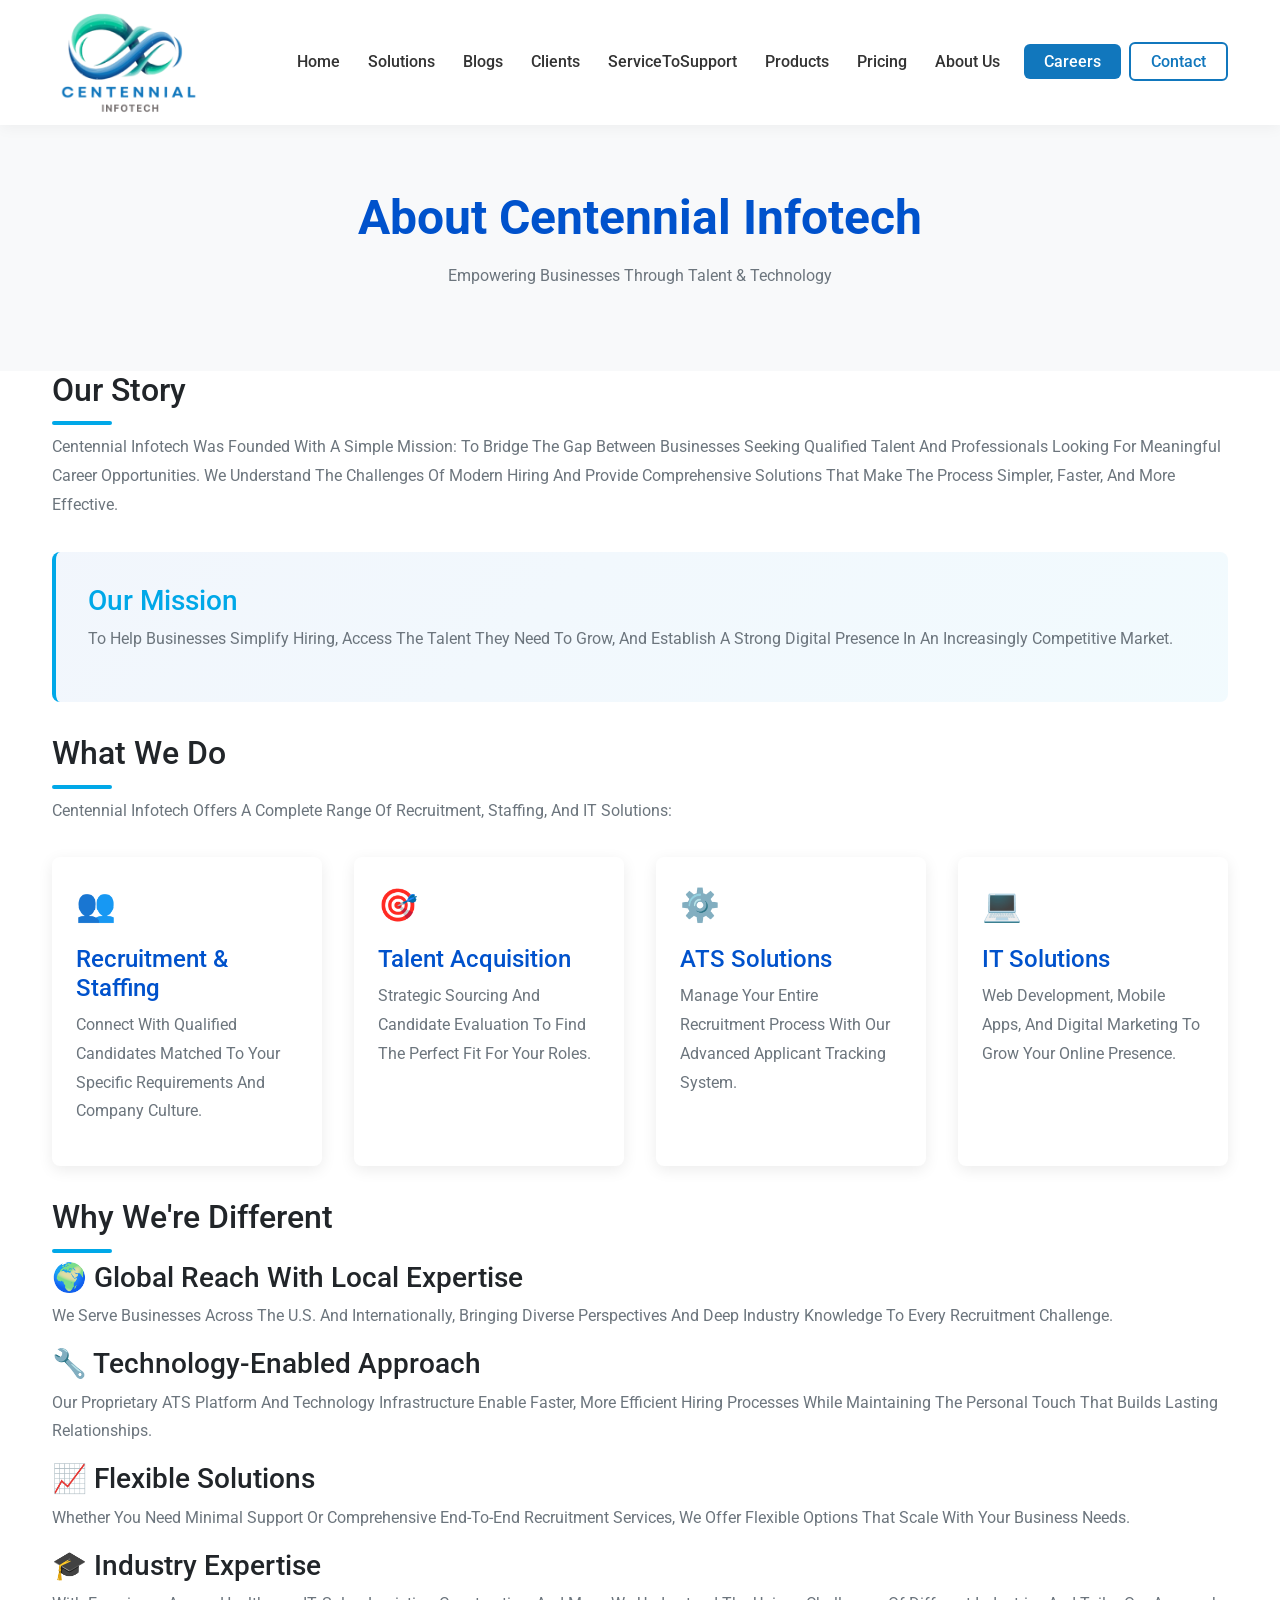
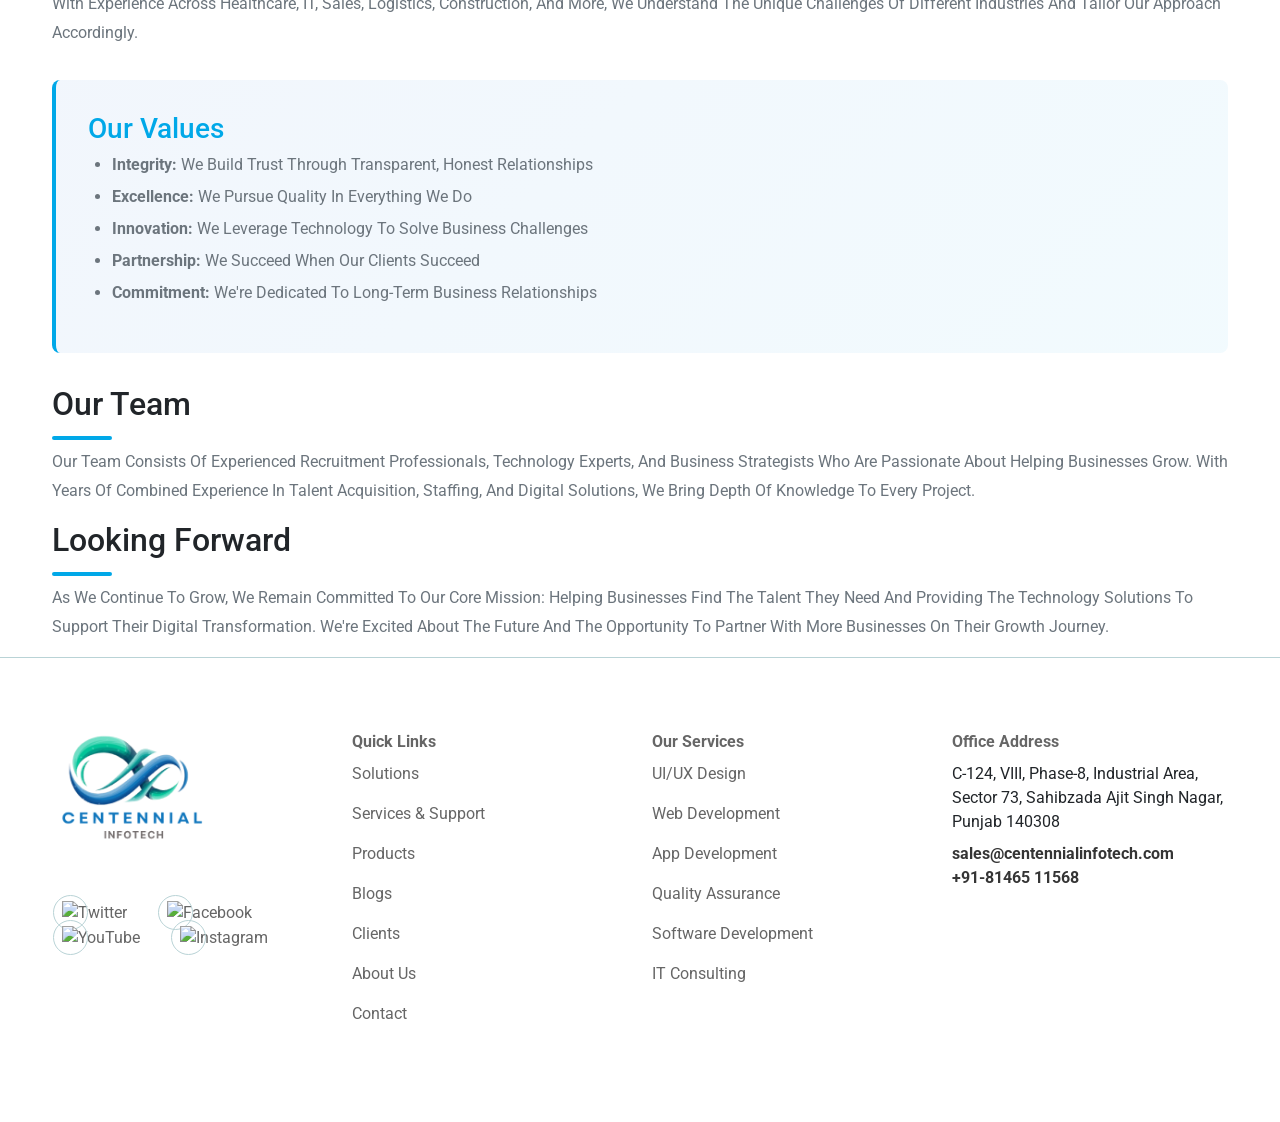
==== commit a2fec053: "header2" ====
--- a/about-us.html
+++ b/about-us.html
@@ -46,46 +46,64 @@
     <link rel="stylesheet" href="./css/style.css" />
 </head>
 <body>
-<header> 
-     <nav class="navbar navbar-expand-sm navbar-light bg-light">
-            <div class="container">
-                <a class="navbar-brand" href=""><img src="img/logo.png" style="width: 100px;" /></a>
-                <button class="navbar-toggler " type="button" data-bs-toggle="collapse"
-                    data-bs-target="#collapsibleNavbar">
-                    <span class="navbar-toggler-icon "></span>
-                </button>
-                <div class="collapse navbar-collapse " id="collapsibleNavbar">
-                    <ul class="navbar-nav text-black">
-                        <li class="nav-item">
-                            <a class="nav-link text-black" href="media-kit.html">Home</a>
-                        </li>
-                        <li class="nav-item">
-                            <a class="nav-link text-black" href="brand-assets.html">Brand Assets</a>
-                        </li>
-                        <li class="nav-item">
-                            <a class="nav-link text-black" href="services.html">Services</a>
-                        </li>
-                        <li class="nav-item">
-                            <a class="nav-link text-black" href="solutions.html">Solutions</a>
-                        </li>
-                        <li class="nav-item">
-                            <a class="nav-link text-black" href="who-we-serve.html">Who We Serve</a>
-                        </li>
-                        <li class="nav-item">
-                            <a class="nav-link text-black" href="why-choose-us.html">Why Choose Us</a>
-                        </li>
-                        <li class="nav-item">
-                            <a class="nav-link text-black" href="about-us.html">About Us</a>
-                        </li>
-                        <li class="nav-item">
-                            <a class="nav-link text-black" href="contact.html">Contact</a>
-                        </li>
-
-                    </ul>
-                </div>
-            </div>
-        </nav>  
-    </header>
+<nav class="navbar navbar-expand-lg navbar-dark main-navbar">
+    <div class="container">
+      <a class="navbar-brand" href="index.html">
+        <img src="img/logo.png" alt="logo" />
+      </a>
+
+      <button class="navbar-toggler" type="button" data-bs-toggle="collapse" data-bs-target="#navbarMain">
+        <span class="navbar-toggler-icon"></span>
+      </button>
+
+      <div class="collapse navbar-collapse" id="navbarMain">
+        <ul class="navbar-nav ms-auto align-items-center">
+          <li class="nav-item">
+            <a class="nav-link" href="index.html">Home</a>
+          </li>
+
+          <li class="nav-item">
+            <a class="nav-link" href="services.html">Solutions</a>
+          </li>
+
+          <li class="nav-item">
+            <a class="nav-link" href="blogs.html">Blogs</a>
+          </li>
+
+          <li class="nav-item">
+            <a class="nav-link" href="client.html">Clients</a>
+          </li>
+          <li class="nav-item">
+            <a class="nav-link" href="servicetosupport.html">ServiceToSupport</a>
+          </li>
+          <li class="nav-item">
+            <a class="nav-link" href="productData.html">Products</a>
+          </li>
+          <li class="nav-item">
+            <a class="nav-link" href="admin.html">Pricing</a>
+          </li>
+
+          <li class="nav-item">
+            <a class="nav-link" href="aboutus.html">About Us</a>
+          </li>
+
+          <!-- Careers -->
+          <li class="nav-item ms-3">
+            <a href="https://centennial-infotech-hiring.netlify.app/jobs" class="nav-cta-btn careers-btn">
+              Careers
+            </a>
+          </li>
+
+          <!-- Contact -->
+          <li class="nav-item ms-2">
+            <a href="contact.html" class="nav-cta-btn contact-btn">
+              Contact
+            </a>
+          </li>
+        </ul>
+      </div>
+    </div>
+  </nav>
 
     <section class="hero">
         <h1>About Centennial Infotech</h1>
--- a/css/about.css
+++ b/css/about.css
@@ -1,10 +1,4 @@
-        * {
-            margin: 0;
-            padding: 0;
-            box-sizing: border-box;
-        }
-
-        :root {
+       :root {
             --primary-color: #0052cc;
             --secondary-color: #00a8e8;
             --accent-color: #ffc300;
@@ -14,64 +8,6 @@
             --text-light: #6c757d;
             --border-color: #e9ecef;
         }
-
-        html {
-            scroll-behavior: smooth;
-        }
-
-        body {
-            font-family: -apple-system, BlinkMacSystemFont, 'Segoe UI', Roboto, 'Helvetica Neue', Arial, sans-serif;
-            line-height: 1.6;
-            color: var(--text-dark);
-            overflow-x: hidden;
-        }
-
-        header {
-            background: var(--light-bg);     
-            padding: 1rem 0;
-            position: sticky;
-            top: 0;
-            z-index: 1000;
-            box-shadow: 0 2px 10px rgba(0, 0, 0, 0.1);
-            animation: slideDown 0.6s ease-out;
-        }
-
-        nav {
-            max-width: 1200px;
-            margin: 0 auto;
-            display: flex;
-            justify-content: space-between;
-            align-items: center;
-            padding: 0 2rem;
-        }
-
-        .logo {
-            font-size: 1.5rem;
-            font-weight: 700;
-            color: var(--secondary-color);
-            text-decoration: none;
-            transition: all 0.3s ease;
-        }
-
-        .logo:hover {
-            transform: scale(1.05);
-        }
-
-        .back-btn {
-            background: var(--secondary-color);
-            color: white;
-            padding: 0.75rem 1.5rem;
-            border-radius: 50px;
-            text-decoration: none;
-            transition: all 0.3s ease;
-            font-weight: 600;
-        }
-
-        .back-btn:hover {
-            background: var(--primary-color);
-            transform: translateX(-3px);
-        }
-
         .hero {
             background: linear-gradient(135deg, var(--primary-color) 0%, var(--secondary-color) 100%);
             color: var(--primary-color);
--- a/css/style.css
+++ b/css/style.css
@@ -684,7 +684,7 @@
 
 .left-section-contact li {
     display: inline-block;
-    /* float: right; */
+    float: right;
 }
 
 .left-section-contact li {
@@ -2375,6 +2375,7 @@
     text-align: left;
     overflow-x: hidden;
     padding: 20px;
+    ox-shadow: 0 4px 12px rgb(0 0 0 / 4%);
     box-shadow: 0 4px 12px rgb(0 0 0 / 4%);
     margin-bottom: 30px;
     -webkit-transition: all 500ms ease;
@@ -4986,7 +4987,10 @@
         top: 11%;
 }
 
-
+.
+
+
+}
 
 @media (min-width: 768px) and (max-width: 1199px)
 {
@@ -5468,5 +5472,4 @@
 .contact-btn:hover{
     background:#1177BD;
     color:#fff !important;
-}
 }
